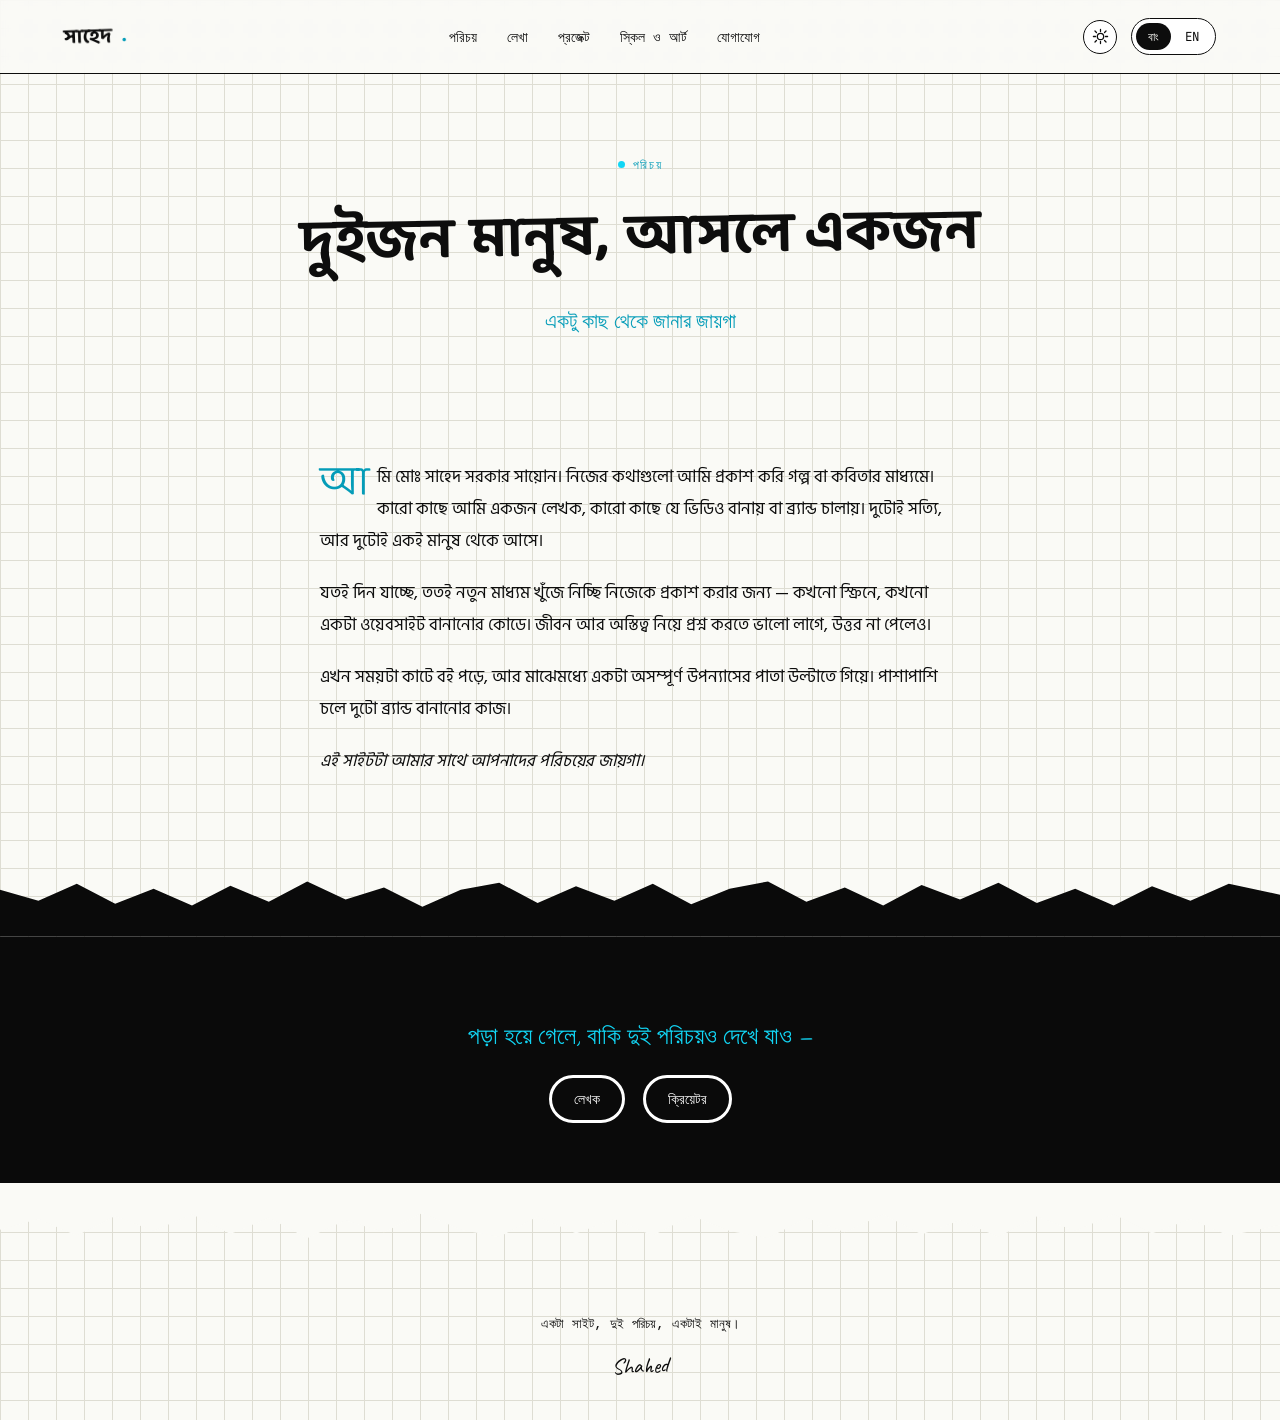
==== about.html @ 79b056cf "Add files via upload" ====
<!DOCTYPE html>
<html lang="bn">
<head>
<meta charset="UTF-8">
<meta name="viewport" content="width=device-width, initial-scale=1.0">
<title>পরিচয় — সাহেদ সরকার সায়োন</title>
<link rel="stylesheet" href="style.css">
<link rel="stylesheet" href="pages.css">
</head>
<body class="grid-bg">

<nav class="site-nav">
  <a href="index.html" class="logo">সাহেদ<span>.</span></a>
  <div class="nav-links">
    <a href="about.html" data-bn>পরিচয়</a><a href="about.html" data-en>About</a>
    <a href="writing.html" data-bn>লেখা</a><a href="writing.html" data-en>Writing</a>
    <a href="projects.html" data-bn>প্রজেক্ট</a><a href="projects.html" data-en>Projects</a>
    <a href="skills.html" data-bn>স্কিল ও আর্ট</a><a href="skills.html" data-en>Skills &amp; Art</a>
    <a href="contact.html" data-bn>যোগাযোগ</a><a href="contact.html" data-en>Contact</a>
  </div>
  <div class="nav-right">
    <button class="theme-toggle" aria-label="Toggle theme">
      <svg class="icon-sun" viewBox="0 0 24 24" fill="none"><circle cx="12" cy="12" r="4.5" stroke="#0D0D0D" stroke-width="1.8"/><path d="M12 2v3M12 19v3M4.2 4.2l2.1 2.1M17.7 17.7l2.1 2.1M2 12h3M19 12h3M4.2 19.8l2.1-2.1M17.7 6.3l2.1-2.1" stroke="#0D0D0D" stroke-width="1.8" stroke-linecap="round"/></svg>
      <svg class="icon-moon" viewBox="0 0 24 24" fill="none"><path d="M20 14.5A8.5 8.5 0 1 1 9.5 4a7 7 0 0 0 10.5 10.5z" stroke="#F4F3EE" stroke-width="1.8" stroke-linejoin="round"/></svg>
    </button>
    <div class="lang-toggle">
      <button data-lang="bn" class="active">বাং</button>
      <button data-lang="en">EN</button>
    </div>
  </div>
</nav>

<header class="page-hero">
  <span class="eyebrow" data-bn>পরিচয়</span>
  <span class="eyebrow" data-en>ABOUT</span>
  <h1 data-bn>দুইজন মানুষ, আসলে একজন</h1>
  <h1 data-en>Two people, actually one</h1>
  <p class="sub" data-bn>একটু কাছ থেকে জানার জায়গা</p>
  <p class="sub" data-en>a closer look</p>
</header>

<div class="about-layout" style="justify-content:center;">
  <div class="about-text" style="max-width:640px; flex: 1 1 100%;">
    <p data-bn>আমি মোঃ সাহেদ সরকার সায়োন। নিজের কথাগুলো আমি প্রকাশ করি গল্প বা কবিতার মাধ্যমে। কারো কাছে আমি একজন লেখক, কারো কাছে যে ভিডিও বানায় বা ব্র্যান্ড চালায়। দুটোই সত্যি, আর দুটোই একই মানুষ থেকে আসে।</p>
    <p data-en>I am MD Shahed Sorker Shaion. I say what I need to say through stories and poems. To some, I'm a writer. To others, someone who makes videos and runs brands. Both are true, and both come from the same person.</p>

    <p data-bn>যতই দিন যাচ্ছে, ততই নতুন মাধ্যম খুঁজে নিচ্ছি নিজেকে প্রকাশ করার জন্য — কখনো স্ক্রিনে, কখনো একটা ওয়েবসাইট বানানোর কোডে। জীবন আর অস্তিত্ব নিয়ে প্রশ্ন করতে ভালো লাগে, উত্তর না পেলেও।</p>
    <p data-en>As days pass, I keep finding new mediums to express myself — sometimes on screen, sometimes in the code of a website I'm building. I like asking questions about life and existence, even without finding the answers.</p>

    <p data-bn>এখন সময়টা কাটে বই পড়ে, আর মাঝেমধ্যে একটা অসম্পূর্ণ উপন্যাসের পাতা উল্টাতে গিয়ে। পাশাপাশি চলে দুটো ব্র্যান্ড বানানোর কাজ।</p>
    <p data-en>These days, time passes reading books, and sometimes turning the pages of an unfinished novel. Alongside that, the work of building two brands continues.</p>

    <p data-bn><em>এই সাইটটা আমার সাথে আপনাদের পরিচয়ের জায়গা।</em></p>
    <p data-en><em>This site is where you and I get to know each other.</em></p>
  </div>
</div>

<div class="torn-edge to-dark"></div>
<section class="dark-bg" style="padding: 60px 6%; text-align:center;">
  <p style="font-family: var(--font-hand); font-size: 1.5rem; color: var(--cyan);" data-bn>পড়া হয়ে গেলে, বাকি দুই পরিচয়ও দেখে যাও —</p>
  <p style="font-family: var(--font-hand); font-size: 1.5rem; color: var(--cyan);" data-en>Now that you know me, see the other two sides —</p>
  <div style="display:flex; gap:18px; justify-content:center; flex-wrap:wrap; margin-top:18px;">
    <a href="writing.html" class="btn outline"><span data-bn>লেখক</span><span data-en>The Writer</span></a>
    <a href="projects.html" class="btn outline"><span data-bn>ক্রিয়েটর</span><span data-en>The Creator</span></a>
  </div>
</section>
<div class="torn-edge to-paper flip"></div>

<footer class="site-footer">
  <p data-bn>একটা সাইট, দুই পরিচয়, একটাই মানুষ।</p>
  <p data-en>One site, two identities, one person.</p>
  <span class="sign">Shahed</span>
</footer>

<script src="main.js"></script>
</body>
</html>
---- style.css ----
@import url('https://fonts.googleapis.com/css2?family=Baloo+Da+2:wght@500;600;700;800&family=Hind+Siliguri:wght@400;500;600;700&family=Caveat:wght@500;600;700&family=JetBrains+Mono:wght@400;500;600&display=swap');

:root {
  /* ===== Light theme (default) ===== */
  --paper: #FAFAF6;
  --paper-dim: #F1F0E9;
  --grid-line: #DEDDD3;
  --ink: #0D0D0D;
  --surface: #FFFFFF;
  --surface-black: #0A0A0A;
  --nav-bg: rgba(250, 250, 246, 0.88);
  --shadow-hard: rgba(0,0,0,0.9);
  --tape: rgba(255,255,255,0.65);
  --muted: #333333;
  --muted-2: #666666;
  --dashed: #cccccc;

  --cyan: #12D6F5;
  --cyan-deep: #049CB8;
  --cyan-ink: #003B45;
  --cyan-text: var(--cyan-deep);

  --font-display: 'Baloo Da 2', 'Hind Siliguri', sans-serif;
  --font-body: 'Hind Siliguri', sans-serif;
  --font-hand: 'Caveat', cursive;
  --font-mono: 'JetBrains Mono', monospace;

  --border-thick: 3px solid var(--ink);
  --border-thin: 1.5px solid var(--ink);

  color-scheme: light;
  transition: background-color 0.25s ease, color 0.25s ease;
}

html[data-theme="dark"] {
  /* ===== Dark theme — chalkboard sketchbook ===== */
  --paper: #16181C;
  --paper-dim: #1B1D22;
  --grid-line: rgba(255,255,255,0.07);
  --ink: #F4F3EE;
  --surface: #1F2226;
  --surface-black: #000000;
  --nav-bg: rgba(18, 20, 24, 0.88);
  --shadow-hard: rgba(18,214,245,0.3);
  --tape: rgba(255,255,255,0.1);
  --muted: #CFCFC9;
  --muted-2: #9C9C97;
  --dashed: #3C3F44;

  --cyan: #2FE3FF;
  --cyan-deep: #33CFEE;
  --cyan-ink: #B9F6FF;
  --cyan-text: var(--cyan);

  color-scheme: dark;
}

* { box-sizing: border-box; }

html { scroll-behavior: smooth; }

body {
  margin: 0;
  font-family: var(--font-body);
  color: var(--ink);
  background: var(--paper);
  overflow-x: hidden;
  transition: background-color 0.25s ease, color 0.25s ease;
}

img { max-width: 100%; display: block; }

a { color: inherit; text-decoration: none; }

.grid-bg {
  background-image:
    linear-gradient(var(--grid-line) 1px, transparent 1px),
    linear-gradient(90deg, var(--grid-line) 1px, transparent 1px);
  background-size: 28px 28px;
  background-color: var(--paper);
}

.dark-bg {
  background-color: var(--surface-black);
  color: #FFFFFF;
}
html[data-theme="dark"] .dark-bg {
  background-color: #000000;
}

/* ===== Utility ===== */
.eyebrow {
  font-family: var(--font-mono);
  font-size: 0.72rem;
  letter-spacing: 0.14em;
  text-transform: uppercase;
  color: var(--cyan-text);
  display: inline-flex;
  align-items: center;
  gap: 8px;
}
.dark-bg .eyebrow { color: var(--cyan); }

.eyebrow::before {
  content: '';
  width: 7px;
  height: 7px;
  background: var(--cyan);
  border-radius: 50%;
  display: inline-block;
}

/* ===== Torn paper divider ===== */
.torn-edge {
  position: relative;
  width: 100%;
  height: 60px;
  background: var(--paper);
  clip-path: polygon(
    0% 100%, 0% 22%, 3% 40%, 6% 12%, 9% 45%, 12% 20%, 15% 48%,
    18% 15%, 21% 42%, 24% 8%, 27% 38%, 30% 18%, 33% 50%, 36% 22%,
    39% 10%, 42% 44%, 45% 16%, 48% 40%, 51% 12%, 54% 46%, 57% 20%,
    60% 8%, 63% 42%, 66% 18%, 69% 48%, 72% 14%, 75% 38%, 78% 10%,
    81% 44%, 84% 20%, 87% 48%, 90% 16%, 93% 40%, 96% 12%, 100% 30%,
    100% 100%
  );
}
.torn-edge.flip { transform: scaleY(-1); }
.torn-edge.to-dark { background: var(--surface-black); }
html[data-theme="dark"] .torn-edge.to-dark { background: #000000; }
.torn-edge.to-paper { background: var(--paper); }

/* ===== Nav ===== */
.site-nav {
  position: fixed;
  top: 0; left: 0; right: 0;
  z-index: 100;
  display: flex;
  align-items: center;
  justify-content: space-between;
  padding: 18px 5%;
  background: var(--nav-bg);
  backdrop-filter: blur(6px);
  border-bottom: var(--border-thin);
}
.site-nav .logo {
  font-family: var(--font-display);
  font-weight: 700;
  font-size: 1.25rem;
  transform: rotate(-2deg);
  display: inline-flex;
  align-items: center;
  gap: 10px;
  color: var(--ink);
}
.site-nav .logo span { color: var(--cyan-text); }

.nav-right {
  display: flex;
  align-items: center;
  gap: 14px;
}

.nav-links {
  display: flex;
  gap: 26px;
  align-items: center;
  font-family: var(--font-mono);
  font-size: 0.85rem;
}
.nav-links a {
  position: relative;
  padding: 4px 2px;
}
.nav-links a:hover { color: var(--cyan-text); }
.nav-links a::after {
  content: '';
  position: absolute;
  left: 0; bottom: -3px;
  width: 0%; height: 2px;
  background: var(--cyan);
  transition: width 0.25s ease;
}
.nav-links a:hover::after { width: 100%; }

.lang-toggle {
  font-family: var(--font-mono);
  font-size: 0.78rem;
  border: var(--border-thin);
  border-radius: 20px;
  padding: 4px 4px;
  display: flex;
  gap: 2px;
  background: var(--surface);
}
.lang-toggle button {
  border: none;
  background: transparent;
  padding: 5px 12px;
  border-radius: 16px;
  cursor: pointer;
  font-family: var(--font-mono);
  font-size: 0.78rem;
  color: var(--ink);
}
.lang-toggle button.active {
  background: var(--ink);
  color: var(--paper);
}

/* ===== Theme toggle ===== */
.theme-toggle {
  width: 34px;
  height: 34px;
  border-radius: 50%;
  border: var(--border-thin);
  background: var(--surface);
  cursor: pointer;
  display: flex;
  align-items: center;
  justify-content: center;
  padding: 0;
  flex-shrink: 0;
}
.theme-toggle svg { width: 17px; height: 17px; }
.theme-toggle .icon-moon { display: none; }
html[data-theme="dark"] .theme-toggle .icon-sun { display: none; }
html[data-theme="dark"] .theme-toggle .icon-moon { display: block; }
.theme-toggle:hover { background: var(--cyan); }

/* ===== Doodle stickers ===== */
.doodle {
  position: absolute;
  pointer-events: none;
  z-index: 5;
}

/* ===== Buttons ===== */
.btn {
  display: inline-flex;
  align-items: center;
  gap: 8px;
  font-family: var(--font-mono);
  font-size: 0.85rem;
  padding: 12px 22px;
  border: var(--border-thick);
  border-radius: 40px;
  background: var(--ink);
  color: var(--paper);
  cursor: pointer;
  transition: transform 0.15s ease, background 0.15s ease;
}
.btn:hover {
  transform: translate(-2px, -2px);
  background: var(--cyan-deep);
  color: #FFFFFF;
}
.btn.outline {
  background: transparent;
  color: var(--ink);
}
.btn.outline:hover {
  background: var(--cyan);
  color: var(--surface-black);
}
.dark-bg .btn.outline {
  color: #FFFFFF;
  border-color: #FFFFFF;
}
.dark-bg .btn.outline:hover {
  background: var(--cyan);
  color: #000000;
  border-color: var(--cyan);
}

/* ===== Language visibility ===== */
[data-bn], [data-en] { }
html[lang="en"] [data-bn] { display: none !important; }
html[lang="bn"] [data-en] { display: none !important; }

/* ===== Footer ===== */
.site-footer {
  padding: 60px 5% 40px;
  text-align: center;
  font-family: var(--font-mono);
  font-size: 0.8rem;
}
.site-footer .sign {
  font-family: var(--font-hand);
  font-size: 1.4rem;
  margin-top: 6px;
  display: inline-block;
  transform: rotate(-2deg);
}
---- pages.css ----
.page-hero {
  padding: 150px 6% 70px;
  text-align: center;
}
.page-hero h1 {
  font-family: var(--font-display);
  font-weight: 700;
  font-size: clamp(2.2rem, 6vw, 3.6rem);
  margin: 14px 0 10px;
  transform: rotate(-1deg);
}
.page-hero .sub {
  font-family: var(--font-hand);
  font-size: 1.3rem;
  color: var(--cyan-text);
}

.wrap {
  max-width: 880px;
  margin: 0 auto;
  padding: 0 6%;
}
.wrap.narrow { max-width: 720px; }

/* ===== Sticky-note quote block (poems, novel excerpt) ===== */
.note-block {
  background: var(--surface);
  border: var(--border-thick);
  padding: 34px 30px;
  margin: 30px auto 50px;
  position: relative;
  box-shadow: 7px 7px 0 var(--shadow-hard);
  max-width: 700px;
}
.note-block.tilt-a { transform: rotate(-1.2deg); }
.note-block.tilt-b { transform: rotate(1deg); }
.note-block .tape {
  position: absolute;
  top: -16px; left: 50%;
  transform: translateX(-50%) rotate(-3deg);
  width: 90px; height: 30px;
  background: var(--tape);
  border: 1px solid rgba(0,0,0,0.15);
}
.note-block p {
  font-family: var(--font-body);
  font-size: 1.08rem;
  line-height: 2;
  margin: 0;
  white-space: pre-line;
}
.note-block .label {
  font-family: var(--font-mono);
  font-size: 0.72rem;
  letter-spacing: 0.08em;
  color: var(--cyan-text);
  text-transform: uppercase;
  margin-bottom: 14px;
  display: block;
}

.section-title {
  font-family: var(--font-display);
  font-size: clamp(1.4rem, 3.2vw, 1.9rem);
  margin: 60px 0 6px;
  position: relative;
  display: inline-block;
}
.section-title::after {
  content: '';
  position: absolute;
  left: 0; bottom: -4px;
  width: 100%; height: 8px;
  background: var(--cyan);
  opacity: 0.5;
  z-index: -1;
  transform: rotate(-0.6deg);
}

.center { text-align: center; }

.link-out {
  display: inline-flex;
  align-items: center;
  gap: 8px;
  font-family: var(--font-mono);
  font-size: 0.85rem;
  color: var(--cyan-text);
  border-bottom: 1.5px dashed var(--cyan-text);
  padding-bottom: 2px;
}
.link-out:hover { color: var(--ink); border-color: var(--ink); }

/* ===== About page bio + portrait ===== */
.about-layout {
  display: flex;
  gap: 50px;
  align-items: flex-start;
  flex-wrap: wrap;
  padding: 20px 6% 80px;
  max-width: 1000px;
  margin: 0 auto;
}
.about-portrait {
  flex: 0 0 260px;
  position: relative;
}
.about-portrait .frame {
  border: var(--border-thick);
  box-shadow: 8px 8px 0 var(--shadow-hard);
  transform: rotate(-2deg);
  overflow: hidden;
  aspect-ratio: 4/5;
  background: var(--surface-black);
}
.about-portrait .frame img {
  width: 100%; height: 100%; object-fit: cover; object-position: center 15%;
  filter: grayscale(30%) contrast(1.05);
}
.about-portrait .tape {
  position: absolute;
  top: -14px; left: 50%;
  transform: translateX(-50%) rotate(-3deg);
  width: 80px; height: 28px;
  background: var(--tape);
  border: 1px solid rgba(0,0,0,0.15);
  z-index: 2;
}
.about-portrait .caption {
  font-family: var(--font-hand);
  font-size: 1.15rem;
  text-align: center;
  margin-top: 14px;
  color: var(--cyan-text);
}
.about-text {
  flex: 1 1 380px;
  min-width: 280px;
}
.about-text p {
  font-size: 1.05rem;
  line-height: 1.9;
  margin-bottom: 20px;
}
.about-text p:first-of-type::first-letter {
  font-family: var(--font-display);
  font-size: 2.6rem;
  float: left;
  line-height: 0.8;
  margin: 6px 8px 0 0;
  color: var(--cyan-text);
}

/* ===== Project case study cards ===== */
.project-card {
  border: var(--border-thick);
  background: var(--surface);
  padding: 34px;
  margin: 40px 0;
  box-shadow: 9px 9px 0 var(--shadow-hard);
  position: relative;
}
.project-card:nth-child(even) { transform: rotate(0.6deg); }
.project-card:nth-child(odd) { transform: rotate(-0.6deg); }
.project-card .proj-tag {
  font-family: var(--font-mono);
  font-size: 0.72rem;
  letter-spacing: 0.1em;
  text-transform: uppercase;
  color: var(--paper);
  background: var(--ink);
  padding: 4px 12px;
  border-radius: 20px;
  display: inline-block;
  margin-bottom: 14px;
}
.project-card h3 {
  font-family: var(--font-display);
  font-size: 1.7rem;
  margin: 0 0 14px;
}
.project-card p {
  line-height: 1.85;
  font-size: 1rem;
  margin-bottom: 18px;
}
.project-card .links { display: flex; gap: 16px; flex-wrap: wrap; }

/* ===== Skills list ===== */
.skills-list {
  display: grid;
  gap: 18px;
  margin: 30px 0 60px;
}
.skill-row {
  display: flex;
  gap: 18px;
  align-items: flex-start;
  border-bottom: 1.5px dashed var(--dashed);
  padding-bottom: 18px;
}
.skill-row .icon {
  flex: 0 0 40px;
  width: 40px; height: 40px;
  border: 2px solid var(--ink);
  border-radius: 50%;
  display: flex; align-items: center; justify-content: center;
  background: var(--surface);
}
.skill-row .icon svg { width: 20px; height: 20px; }
.skill-row h4 {
  font-family: var(--font-display);
  font-size: 1.15rem;
  margin: 0 0 4px;
}
.skill-row p { margin: 0; font-size: 0.96rem; line-height: 1.6; color: var(--muted); }

/* ===== Art gallery ===== */
.art-gallery {
  display: grid;
  grid-template-columns: repeat(auto-fit, minmax(220px, 1fr));
  gap: 20px;
  margin: 30px 0 80px;
}
.art-gallery figure {
  margin: 0;
  border: var(--border-thin);
  overflow: hidden;
  background: var(--surface-black);
  position: relative;
  aspect-ratio: 1/1.15;
}
.art-gallery figure:nth-child(odd) { transform: rotate(-1.2deg); }
.art-gallery figure:nth-child(even) { transform: rotate(1deg); }
.art-gallery img { width: 100%; height: 100%; object-fit: cover; transition: transform 0.4s ease; }
.art-gallery figure:hover img { transform: scale(1.06); }
.art-gallery figure { cursor: zoom-in; }

/* ===== Lightbox ===== */
.lightbox {
  position: fixed;
  inset: 0;
  background: rgba(10,10,10,0.94);
  display: none;
  align-items: center;
  justify-content: center;
  z-index: 999;
  padding: 40px;
  cursor: zoom-out;
}
.lightbox.open { display: flex; }
.lightbox img {
  max-width: 92vw;
  max-height: 88vh;
  border: 3px solid #FFFFFF;
  box-shadow: 0 0 0 8px rgba(18,214,245,0.15);
}
.lightbox .lb-close {
  position: absolute;
  top: 24px; right: 32px;
  color: #FFFFFF;
  font-family: var(--font-mono);
  font-size: 1.6rem;
  cursor: pointer;
}

/* ===== Contact ===== */
.contact-layout {
  display: flex;
  gap: 60px;
  flex-wrap: wrap;
  padding: 20px 6% 90px;
  max-width: 940px;
  margin: 0 auto;
}
.contact-form { flex: 1 1 340px; }
.contact-form label {
  display: block;
  font-family: var(--font-mono);
  font-size: 0.75rem;
  letter-spacing: 0.06em;
  text-transform: uppercase;
  margin: 18px 0 6px;
}
.contact-form input, .contact-form textarea {
  width: 100%;
  border: var(--border-thin);
  background: var(--surface);
  padding: 12px 14px;
  font-family: var(--font-body);
  font-size: 0.98rem;
  border-radius: 4px;
}
.contact-form textarea { resize: vertical; min-height: 110px; }
.contact-form button { margin-top: 22px; }

.contact-links { flex: 1 1 260px; }
.contact-links ul { list-style: none; padding: 0; margin: 10px 0; }
.contact-links li { margin-bottom: 14px; }
.contact-links li.pending { display: flex; align-items: center; gap: 10px; }
.contact-links a {
  font-family: var(--font-mono);
  font-size: 0.95rem;
  display: inline-flex;
  align-items: center;
  gap: 10px;
  border-bottom: 1.5px dashed transparent;
}
.contact-links a:hover { color: var(--cyan-text); border-color: var(--cyan-text); }
.contact-links .dot {
  width: 7px; height: 7px; border-radius: 50%; background: var(--cyan);
  display: inline-block;
}
.contact-links .s-icon {
  width: 26px; height: 26px;
  display: inline-flex;
  align-items: center;
  justify-content: center;
  border: 1.8px solid var(--ink);
  border-radius: 50%;
  background: var(--surface);
  flex-shrink: 0;
}
.contact-links .s-icon svg { width: 15px; height: 15px; }
.contact-links a:hover .s-icon { background: var(--cyan); }
.contact-links .pending .s-icon { border-color: var(--dashed); }
.contact-links .pending { opacity: 0.45; font-style: italic; }

@media (max-width: 640px) {
  .about-layout, .contact-layout { flex-direction: column; }
  .about-portrait { margin: 0 auto; }
}
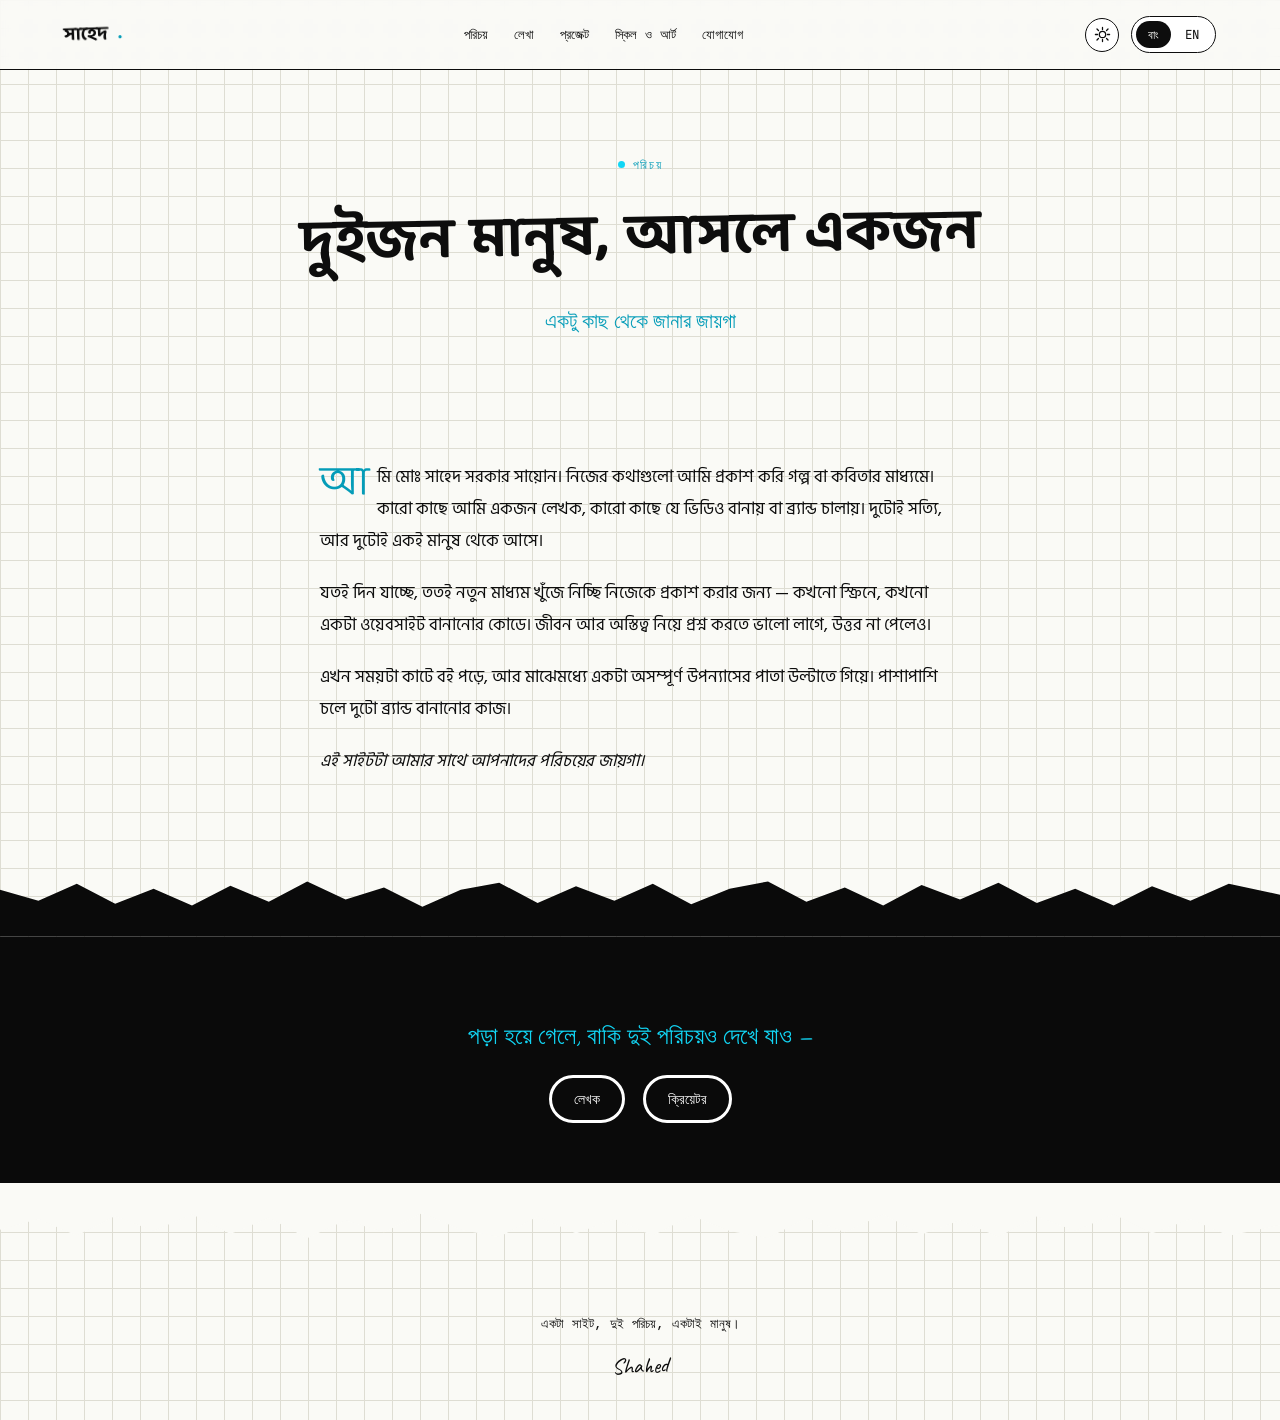
==== commit 227a5117: "Add files via upload" ====
--- a/about.html
+++ b/about.html
@@ -3,7 +3,18 @@
 <head>
 <meta charset="UTF-8">
 <meta name="viewport" content="width=device-width, initial-scale=1.0">
-<title>পরিচয় — সাহেদ সরকার সায়োন</title>
+<title>পরিচয় — মোঃ সাহেদ সরকার সায়োন</title>
+<meta name="description" content="মোঃ সাহেদ সরকার সায়োনের ব্যক্তিগত পরিচিতি — লেখালেখি, দর্শন, এবং দুটো ব্র্যান্ড গড়ে তোলার গল্প।">
+<link rel="canonical" href="https://shahedsorkershaion.vercel.app/about.html">
+<link rel="icon" href="data:image/svg+xml,%3Csvg xmlns=%27http://www.w3.org/2000/svg%27 viewBox=%270 0 100 100%27%3E%3Crect width=%27100%27 height=%27100%27 fill=%27%230D0D0D%27/%3E%3Ctext x=%2750%27 y=%2768%27 font-size=%2760%27 fill=%27%2312D6F5%27 text-anchor=%27middle%27 font-family=%27sans-serif%27 font-weight=%27bold%27%3ES%3C/text%3E%3C/svg%3E">
+<meta property="og:type" content="website">
+<meta property="og:title" content="পরিচয় — মোঃ সাহেদ সরকার সায়োন">
+<meta property="og:description" content="মোঃ সাহেদ সরকার সায়োনের ব্যক্তিগত পরিচিতি — লেখালেখি, দর্শন, এবং দুটো ব্র্যান্ড গড়ে তোলার গল্প।">
+<meta property="og:url" content="https://shahedsorkershaion.vercel.app/about.html">
+<meta property="og:locale" content="bn_BD">
+<meta name="twitter:card" content="summary">
+<meta name="twitter:title" content="পরিচয় — মোঃ সাহেদ সরকার সায়োন">
+<meta name="twitter:description" content="মোঃ সাহেদ সরকার সায়োনের ব্যক্তিগত পরিচিতি — লেখালেখি, দর্শন, এবং দুটো ব্র্যান্ড গড়ে তোলার গল্প।">
 <link rel="stylesheet" href="style.css">
 <link rel="stylesheet" href="pages.css">
 </head>
@@ -19,6 +30,7 @@
     <a href="contact.html" data-bn>যোগাযোগ</a><a href="contact.html" data-en>Contact</a>
   </div>
   <div class="nav-right">
+    <button class="menu-toggle" aria-label="Menu"><span></span><span></span><span></span></button>
     <button class="theme-toggle" aria-label="Toggle theme">
       <svg class="icon-sun" viewBox="0 0 24 24" fill="none"><circle cx="12" cy="12" r="4.5" stroke="#0D0D0D" stroke-width="1.8"/><path d="M12 2v3M12 19v3M4.2 4.2l2.1 2.1M17.7 17.7l2.1 2.1M2 12h3M19 12h3M4.2 19.8l2.1-2.1M17.7 6.3l2.1-2.1" stroke="#0D0D0D" stroke-width="1.8" stroke-linecap="round"/></svg>
       <svg class="icon-moon" viewBox="0 0 24 24" fill="none"><path d="M20 14.5A8.5 8.5 0 1 1 9.5 4a7 7 0 0 0 10.5 10.5z" stroke="#F4F3EE" stroke-width="1.8" stroke-linejoin="round"/></svg>
--- a/style.css
+++ b/style.css
@@ -36,7 +36,7 @@
   /* ===== Dark theme — chalkboard sketchbook ===== */
   --paper: #16181C;
   --paper-dim: #1B1D22;
-  --grid-line: rgba(255,255,255,0.07);
+  --grid-line: rgba(255,255,255,0.035);
   --ink: #F4F3EE;
   --surface: #1F2226;
   --surface-black: #000000;
@@ -138,15 +138,16 @@
   display: flex;
   align-items: center;
   justify-content: space-between;
-  padding: 18px 5%;
+  padding: 16px 5%;
   background: var(--nav-bg);
   backdrop-filter: blur(6px);
   border-bottom: var(--border-thin);
+  flex-wrap: wrap;
 }
 .site-nav .logo {
   font-family: var(--font-display);
   font-weight: 700;
-  font-size: 1.25rem;
+  font-size: 1.15rem;
   transform: rotate(-2deg);
   display: inline-flex;
   align-items: center;
@@ -158,15 +159,41 @@
 .nav-right {
   display: flex;
   align-items: center;
-  gap: 14px;
-}
+  gap: 12px;
+}
+
+.menu-toggle {
+  display: none;
+  width: 36px;
+  height: 36px;
+  border: var(--border-thin);
+  border-radius: 8px;
+  background: var(--surface);
+  cursor: pointer;
+  align-items: center;
+  justify-content: center;
+  flex-direction: column;
+  gap: 4px;
+  flex-shrink: 0;
+}
+.menu-toggle span {
+  width: 16px;
+  height: 2px;
+  background: var(--ink);
+  display: block;
+  transition: transform 0.2s ease, opacity 0.2s ease;
+}
+.site-nav.menu-open .menu-toggle span:nth-child(1) { transform: translateY(6px) rotate(45deg); }
+.site-nav.menu-open .menu-toggle span:nth-child(2) { opacity: 0; }
+.site-nav.menu-open .menu-toggle span:nth-child(3) { transform: translateY(-6px) rotate(-45deg); }
 
 .nav-links {
   display: flex;
-  gap: 26px;
-  align-items: center;
-  font-family: var(--font-mono);
-  font-size: 0.85rem;
+  gap: 22px;
+  align-items: center;
+  font-family: var(--font-mono);
+  font-size: 0.82rem;
+  flex-wrap: wrap;
 }
 .nav-links a {
   position: relative;
@@ -183,6 +210,25 @@
 }
 .nav-links a:hover::after { width: 100%; }
 
+@media (max-width: 780px) {
+  .site-nav { padding: 14px 5%; }
+  .menu-toggle { display: flex; }
+  .nav-links {
+    display: none;
+    width: 100%;
+    order: 4;
+    flex-direction: column;
+    align-items: flex-start;
+    gap: 4px;
+    padding-top: 14px;
+    margin-top: 12px;
+    border-top: 1.5px dashed var(--dashed);
+    font-size: 0.95rem;
+  }
+  .site-nav.menu-open .nav-links { display: flex; }
+  .nav-links a { padding: 8px 2px; width: 100%; }
+}
+
 .lang-toggle {
   font-family: var(--font-mono);
   font-size: 0.78rem;
--- a/pages.css
+++ b/pages.css
@@ -330,3 +330,39 @@
   .about-layout, .contact-layout { flex-direction: column; }
   .about-portrait { margin: 0 auto; }
 }
+
+@media (max-width: 600px) {
+  .page-hero { padding: 120px 6% 50px; }
+  .page-hero h1 { font-size: clamp(1.7rem, 8vw, 2.4rem); }
+  .page-hero .sub { font-size: 1.1rem; }
+
+  .wrap, .wrap.narrow { padding: 0 5.5%; }
+
+  .note-block { padding: 24px 18px; margin: 22px auto 36px; }
+  .note-block p { font-size: 0.98rem; line-height: 1.85; }
+
+  .section-title { font-size: clamp(1.25rem, 5.5vw, 1.6rem); margin: 44px 0 6px; }
+
+  .about-text p { font-size: 0.98rem; }
+
+  .project-card { padding: 22px 18px; margin: 28px 0; }
+  .project-card h3 { font-size: 1.4rem; }
+  .project-card .links { gap: 12px; }
+
+  .skills-list { gap: 14px; }
+  .skill-row { gap: 14px; }
+  .skill-row .icon { flex: 0 0 34px; width: 34px; height: 34px; }
+  .skill-row .icon svg { width: 17px; height: 17px; }
+
+  .art-gallery { grid-template-columns: repeat(2, 1fr); gap: 12px; }
+
+  .contact-form input, .contact-form textarea { font-size: 16px; }
+  .contact-links .s-icon { width: 30px; height: 30px; }
+
+  .lightbox { padding: 16px; }
+  .lightbox .lb-close { top: 14px; right: 18px; font-size: 2rem; }
+}
+
+@media (max-width: 380px) {
+  .art-gallery { grid-template-columns: 1fr; }
+}
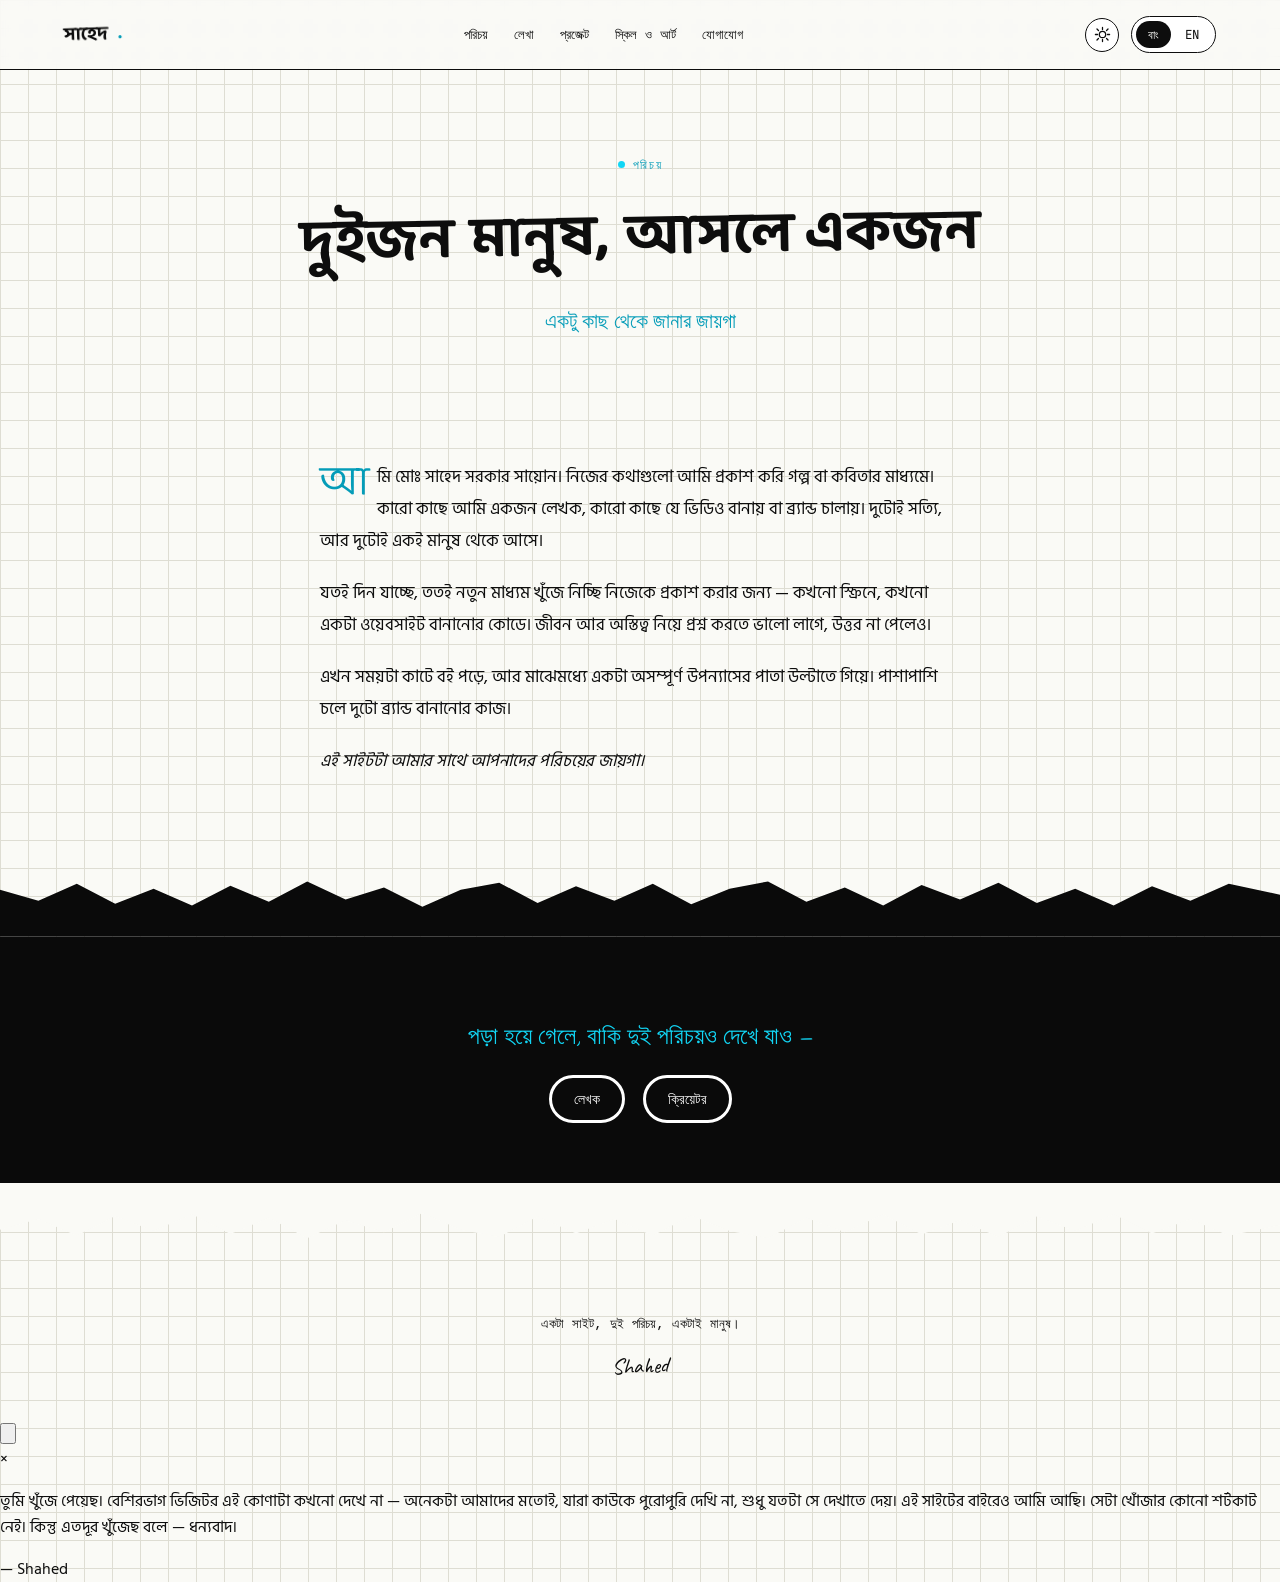
==== commit 730807e1: "Update about.html" ====
--- a/about.html
+++ b/about.html
@@ -84,6 +84,53 @@
   <span class="sign">Shahed</span>
 </footer>
 
+
+<button class="egg-sticker" aria-label="hidden note">
+  <svg viewBox="0 0 64 52" fill="none">
+    <defs>
+      <linearGradient id="eggWhiteGrad" x1="0" y1="0" x2="1" y2="1">
+        <stop offset="0%" stop-color="#FFFFFF"/>
+        <stop offset="100%" stop-color="#EDEBE2"/>
+      </linearGradient>
+      <radialGradient id="yolkGrad" cx="38%" cy="35%" r="70%">
+        <stop offset="0%" stop-color="#7CF0FF"/>
+        <stop offset="55%" stop-color="#12D6F5"/>
+        <stop offset="100%" stop-color="#049CB8"/>
+      </radialGradient>
+      <filter id="eggShadow" x="-20%" y="-20%" width="140%" height="140%">
+        <feDropShadow dx="0" dy="1.5" stdDeviation="1" flood-color="#000000" flood-opacity="0.25"/>
+      </filter>
+    </defs>
+    <path filter="url(#eggShadow)" d="M8 30 C 2 22 4 11 15 8 C 21 6 23 12 29 11 C 36 10 40 6 48 9 C 59 13 61 25 54 33 C 48 41 38 41 30 40 C 20 39 10 37 8 30 Z"
+      fill="url(#eggWhiteGrad)" stroke="#2A2A26" stroke-width="1.1" stroke-linejoin="round"/>
+    <path d="M15 14 C 18 12 22 12 24 14" stroke="#FFFFFF" stroke-width="1.4" stroke-linecap="round" opacity="0.8"/>
+    <ellipse cx="37" cy="24" rx="12.5" ry="11" fill="url(#yolkGrad)" stroke="#025569" stroke-width="1.1"/>
+    <ellipse cx="32.5" cy="19.5" rx="3.4" ry="2.2" fill="#FFFFFF" opacity="0.55"/>
+  </svg>
+</button>
+
+<div class="egg-modal">
+  <div class="egg-note">
+    <span class="tape"></span>
+    <span class="egg-close">&times;</span>
+    <p data-bn>তুমি খুঁজে পেয়েছ।
+
+বেশিরভাগ ভিজিটর এই কোণাটা কখনো দেখে না — অনেকটা আমাদের মতোই, যারা কাউকে পুরোপুরি দেখি না, শুধু যতটা সে দেখাতে দেয়।
+
+এই সাইটের বাইরেও আমি আছি। সেটা খোঁজার কোনো শর্টকাট নেই।
+
+কিন্তু এতদূর খুঁজেছ বলে — ধন্যবাদ।</p>
+    <p data-en>You found it.
+
+Most visitors never see this corner — a little like how we never fully see anyone, only as much as they choose to show.
+
+There is more of me outside this site. There is no shortcut to finding it.
+
+But since you looked this far — thank you.</p>
+    <span class="egg-sign">— Shahed</span>
+  </div>
+</div>
+
 <script src="main.js"></script>
 </body>
 </html>
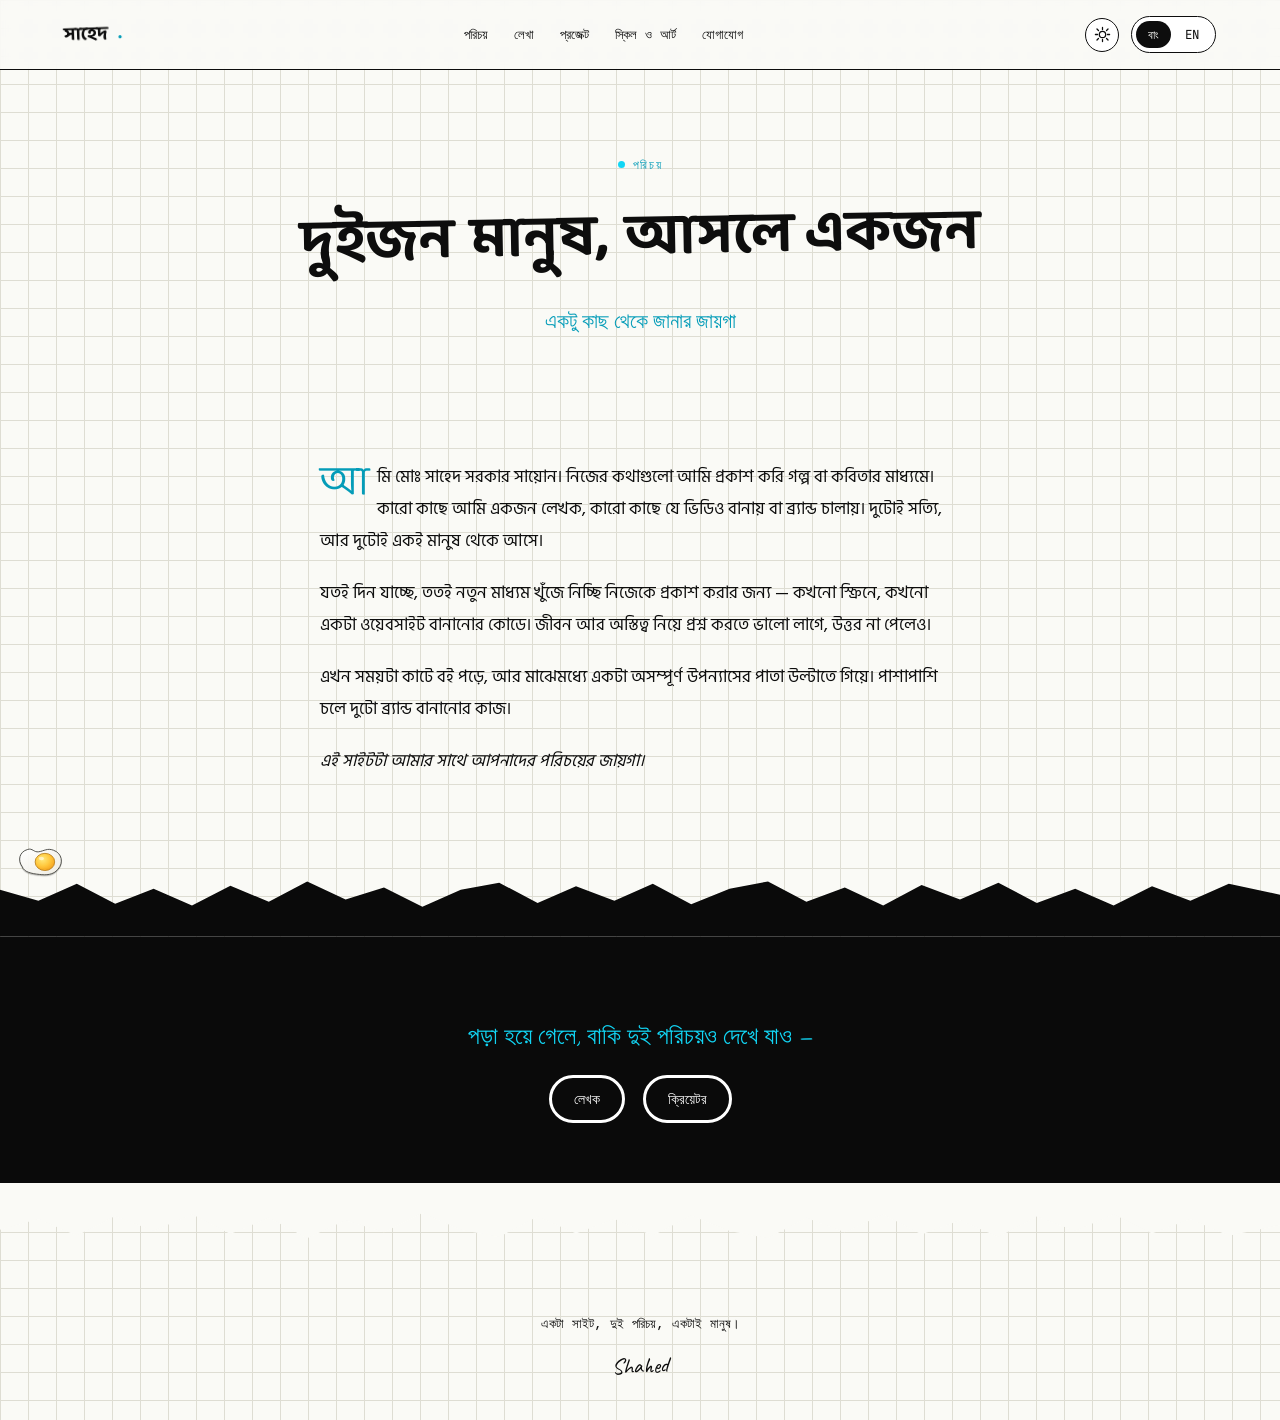
==== commit 8b85d6e6: "Update about.html" ====
--- a/about.html
+++ b/about.html
@@ -93,9 +93,9 @@
         <stop offset="100%" stop-color="#EDEBE2"/>
       </linearGradient>
       <radialGradient id="yolkGrad" cx="38%" cy="35%" r="70%">
-        <stop offset="0%" stop-color="#7CF0FF"/>
-        <stop offset="55%" stop-color="#12D6F5"/>
-        <stop offset="100%" stop-color="#049CB8"/>
+        <stop offset="0%" stop-color="#FFE873"/>
+        <stop offset="55%" stop-color="#FFC42E"/>
+        <stop offset="100%" stop-color="#F59A0A"/>
       </radialGradient>
       <filter id="eggShadow" x="-20%" y="-20%" width="140%" height="140%">
         <feDropShadow dx="0" dy="1.5" stdDeviation="1" flood-color="#000000" flood-opacity="0.25"/>
@@ -104,7 +104,7 @@
     <path filter="url(#eggShadow)" d="M8 30 C 2 22 4 11 15 8 C 21 6 23 12 29 11 C 36 10 40 6 48 9 C 59 13 61 25 54 33 C 48 41 38 41 30 40 C 20 39 10 37 8 30 Z"
       fill="url(#eggWhiteGrad)" stroke="#2A2A26" stroke-width="1.1" stroke-linejoin="round"/>
     <path d="M15 14 C 18 12 22 12 24 14" stroke="#FFFFFF" stroke-width="1.4" stroke-linecap="round" opacity="0.8"/>
-    <ellipse cx="37" cy="24" rx="12.5" ry="11" fill="url(#yolkGrad)" stroke="#025569" stroke-width="1.1"/>
+    <ellipse cx="37" cy="24" rx="12.5" ry="11" fill="url(#yolkGrad)" stroke="#B5760A" stroke-width="1.1"/>
     <ellipse cx="32.5" cy="19.5" rx="3.4" ry="2.2" fill="#FFFFFF" opacity="0.55"/>
   </svg>
 </button>
--- a/style.css
+++ b/style.css
@@ -338,3 +338,76 @@
   display: inline-block;
   transform: rotate(-2deg);
 }
+
+/* ===== Easter egg sticker ===== */
+.egg-sticker {
+  position: fixed;
+  bottom: 16px;
+  left: 16px;
+  width: 50px;
+  height: 41px;
+  z-index: 60;
+  cursor: pointer;
+  opacity: 0.92;
+  transition: opacity 0.25s ease, transform 0.25s ease;
+  background: transparent;
+  border: none;
+  padding: 0;
+}
+.egg-sticker:hover {
+  opacity: 1;
+  transform: rotate(-6deg) scale(1.1);
+}
+.egg-sticker svg { width: 100%; height: 100%; }
+
+.egg-modal {
+  position: fixed;
+  inset: 0;
+  background: rgba(10,10,10,0.55);
+  display: none;
+  align-items: center;
+  justify-content: center;
+  z-index: 998;
+  padding: 24px;
+}
+.egg-modal.open { display: flex; }
+.egg-note {
+  background: var(--surface);
+  border: var(--border-thick);
+  max-width: 440px;
+  width: 100%;
+  padding: 30px 26px;
+  position: relative;
+  box-shadow: 8px 8px 0 var(--shadow-hard);
+  transform: rotate(-1deg);
+}
+.egg-note .tape {
+  position: absolute;
+  top: -16px; left: 50%;
+  transform: translateX(-50%) rotate(-3deg);
+  width: 84px; height: 28px;
+  background: var(--tape);
+  border: 1px solid rgba(0,0,0,0.15);
+}
+.egg-note p {
+  font-family: var(--font-body);
+  font-size: 1rem;
+  line-height: 1.9;
+  margin: 0 0 14px;
+  white-space: pre-line;
+}
+.egg-note .egg-sign {
+  font-family: var(--font-hand);
+  font-size: 1.3rem;
+  color: var(--cyan-text);
+  display: block;
+  text-align: right;
+}
+.egg-note .egg-close {
+  position: absolute;
+  top: 10px; right: 14px;
+  font-family: var(--font-mono);
+  font-size: 1.3rem;
+  cursor: pointer;
+  color: var(--muted-2);
+}
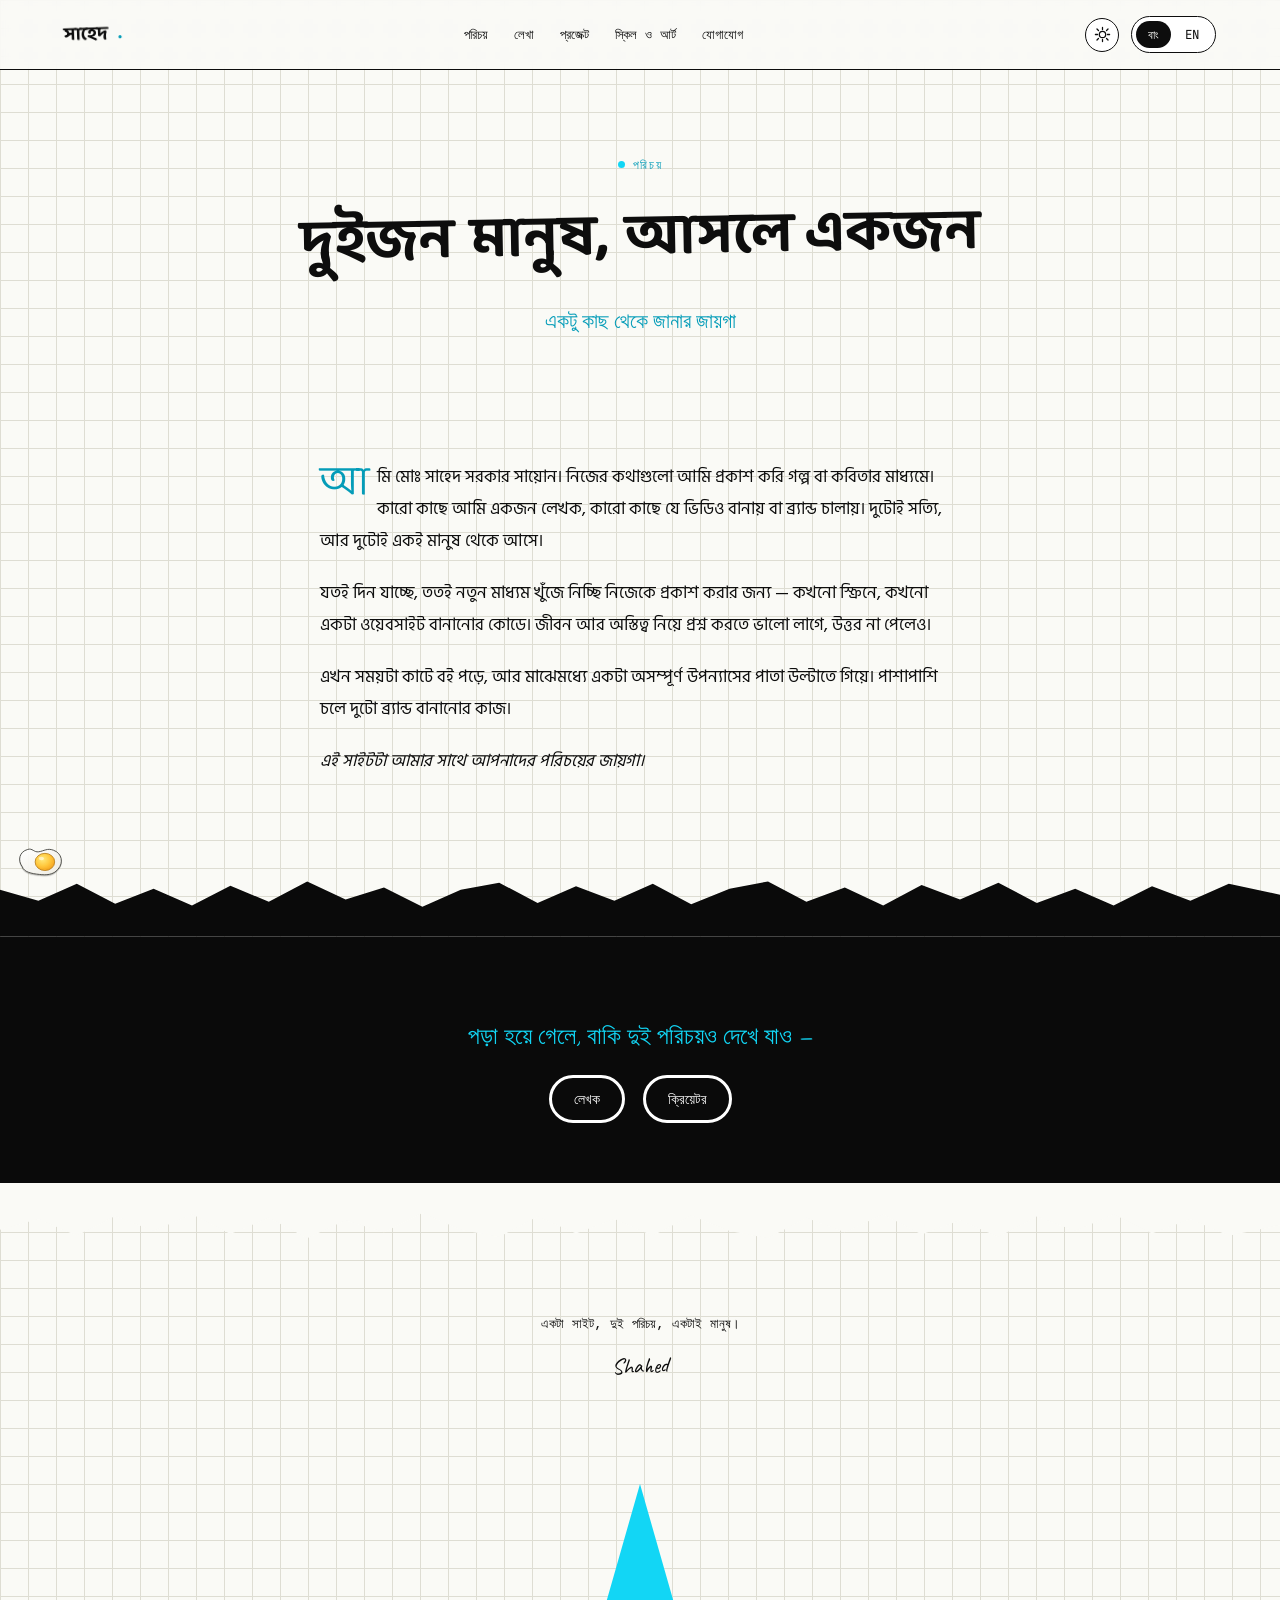
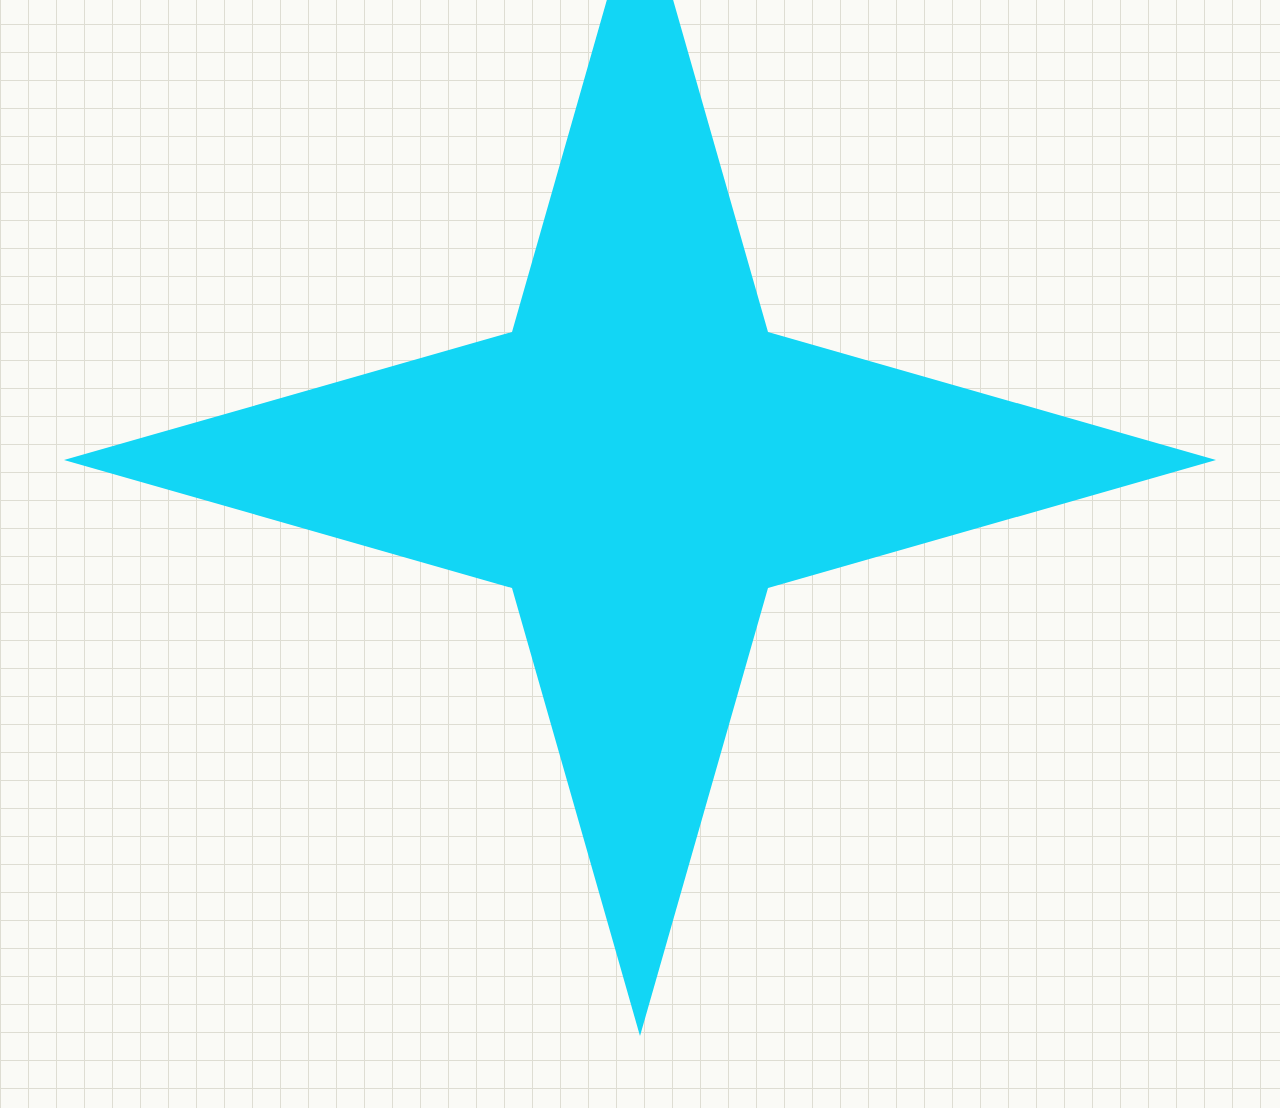
==== commit 579ce710: "Update about.html" ====
--- a/about.html
+++ b/about.html
@@ -85,6 +85,9 @@
 </footer>
 
 
+<div class="cursor-dot" id="cursorDot">
+  <svg viewBox="0 0 40 40" fill="none"><path d="M20 2 L24 16 L38 20 L24 24 L20 38 L16 24 L2 20 L16 16 Z" fill="#12D6F5"/></svg>
+</div>
 <button class="egg-sticker" aria-label="hidden note">
   <svg viewBox="0 0 64 52" fill="none">
     <defs>
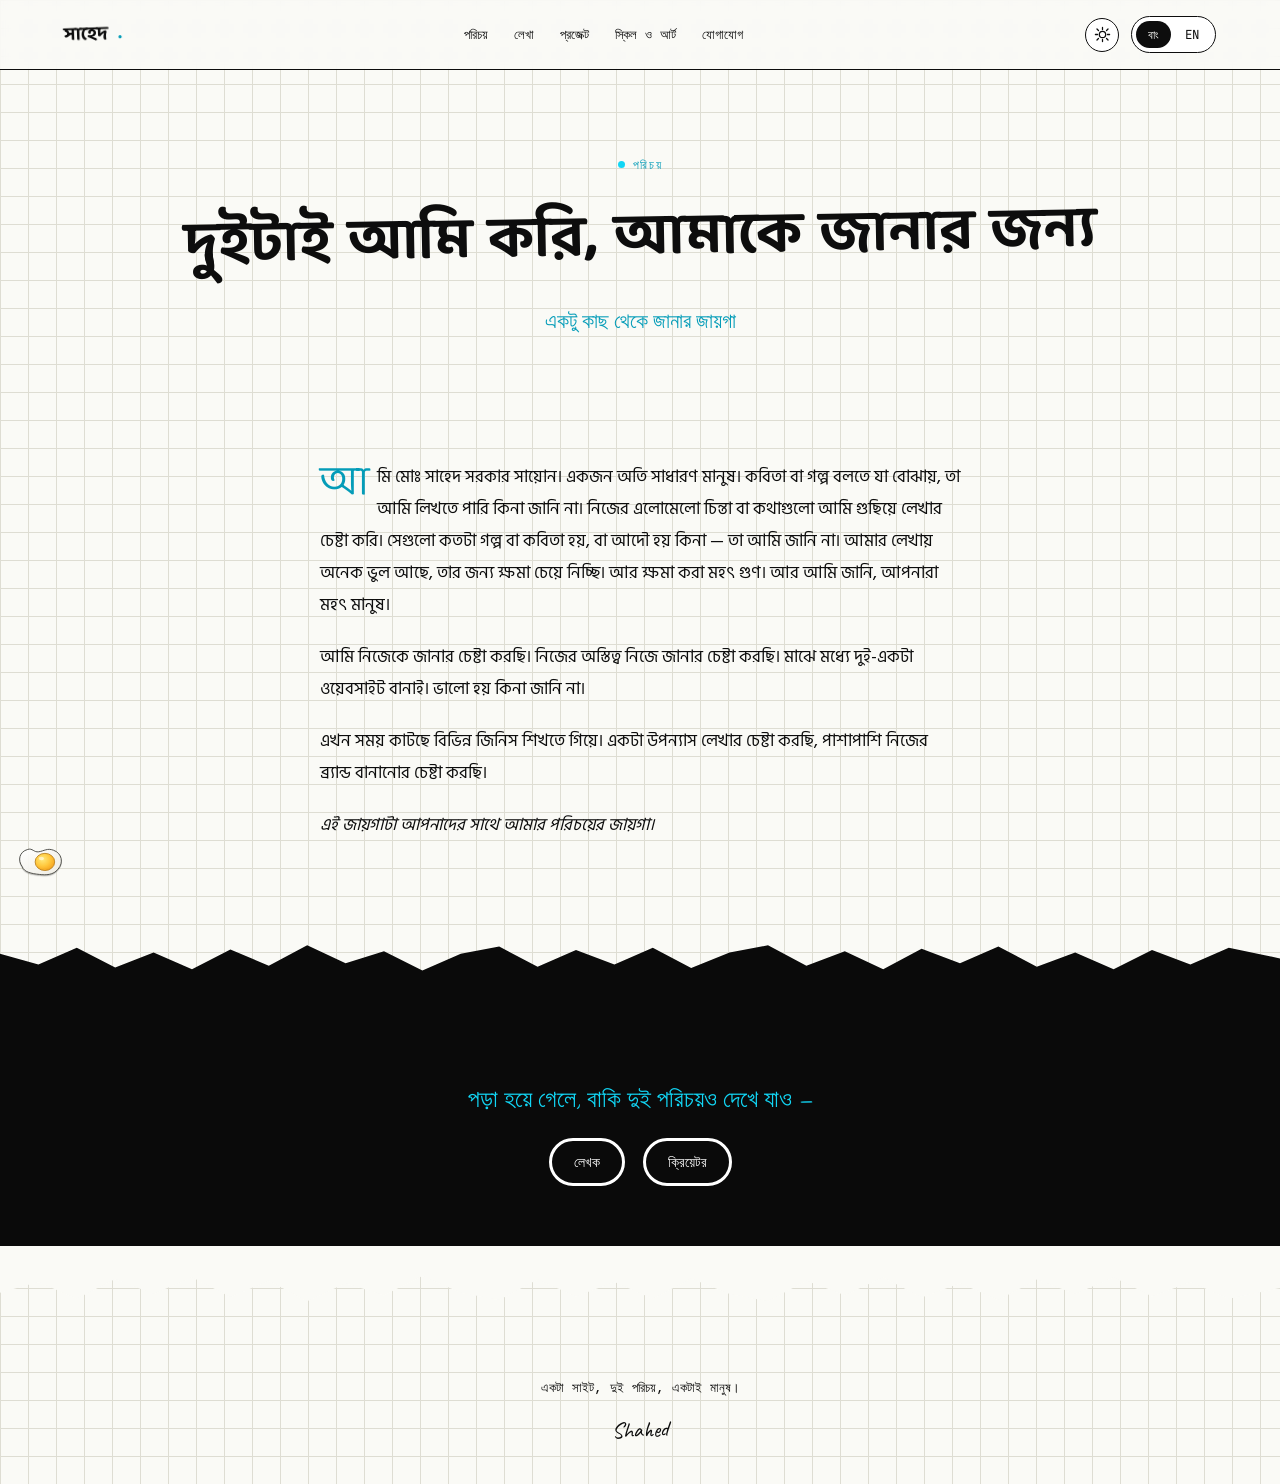
==== commit 68b24093: "Update about.html" ====
--- a/about.html
+++ b/about.html
@@ -15,8 +15,806 @@
 <meta name="twitter:card" content="summary">
 <meta name="twitter:title" content="পরিচয় — মোঃ সাহেদ সরকার সায়োন">
 <meta name="twitter:description" content="মোঃ সাহেদ সরকার সায়োনের ব্যক্তিগত পরিচিতি — লেখালেখি, দর্শন, এবং দুটো ব্র্যান্ড গড়ে তোলার গল্প।">
-<link rel="stylesheet" href="style.css">
-<link rel="stylesheet" href="pages.css">
+<style>
+@import url('https://fonts.googleapis.com/css2?family=Baloo+Da+2:wght@500;600;700;800&family=Hind+Siliguri:wght@400;500;600;700&family=Caveat:wght@500;600;700&family=JetBrains+Mono:wght@400;500;600&display=swap');
+
+:root {
+  /* ===== Light theme (default) ===== */
+  --paper: #FAFAF6;
+  --paper-dim: #F1F0E9;
+  --grid-line: #DEDDD3;
+  --ink: #0D0D0D;
+  --surface: #FFFFFF;
+  --surface-black: #0A0A0A;
+  --nav-bg: rgba(250, 250, 246, 0.88);
+  --shadow-hard: rgba(0,0,0,0.9);
+  --tape: rgba(255,255,255,0.65);
+  --muted: #333333;
+  --muted-2: #666666;
+  --dashed: #cccccc;
+
+  --cyan: #12D6F5;
+  --cyan-deep: #049CB8;
+  --cyan-ink: #003B45;
+  --cyan-text: var(--cyan-deep);
+
+  --font-display: 'Baloo Da 2', 'Hind Siliguri', sans-serif;
+  --font-body: 'Hind Siliguri', sans-serif;
+  --font-hand: 'Caveat', cursive;
+  --font-mono: 'JetBrains Mono', monospace;
+
+  --border-thick: 3px solid var(--ink);
+  --border-thin: 1.5px solid var(--ink);
+
+  color-scheme: light;
+  transition: background-color 0.25s ease, color 0.25s ease;
+}
+
+html[data-theme="dark"] {
+  /* ===== Dark theme — chalkboard sketchbook ===== */
+  --paper: #16181C;
+  --paper-dim: #1B1D22;
+  --grid-line: rgba(255,255,255,0.035);
+  --ink: #F4F3EE;
+  --surface: #1F2226;
+  --surface-black: #000000;
+  --nav-bg: rgba(18, 20, 24, 0.88);
+  --shadow-hard: rgba(18,214,245,0.3);
+  --tape: rgba(255,255,255,0.1);
+  --muted: #CFCFC9;
+  --muted-2: #9C9C97;
+  --dashed: #3C3F44;
+
+  --cyan: #2FE3FF;
+  --cyan-deep: #33CFEE;
+  --cyan-ink: #B9F6FF;
+  --cyan-text: var(--cyan);
+
+  color-scheme: dark;
+}
+
+* { box-sizing: border-box; }
+
+html { scroll-behavior: smooth; }
+
+body {
+  margin: 0;
+  font-family: var(--font-body);
+  color: var(--ink);
+  background: var(--paper);
+  overflow-x: hidden;
+  transition: background-color 0.25s ease, color 0.25s ease;
+}
+
+img { max-width: 100%; display: block; }
+
+a { color: inherit; text-decoration: none; }
+
+.grid-bg {
+  background-image:
+    linear-gradient(var(--grid-line) 1px, transparent 1px),
+    linear-gradient(90deg, var(--grid-line) 1px, transparent 1px);
+  background-size: 28px 28px;
+  background-color: var(--paper);
+}
+
+.dark-bg {
+  background-color: var(--surface-black);
+  color: #FFFFFF;
+}
+html[data-theme="dark"] .dark-bg {
+  background-color: #000000;
+}
+
+/* ===== Utility ===== */
+.eyebrow {
+  font-family: var(--font-mono);
+  font-size: 0.72rem;
+  letter-spacing: 0.14em;
+  text-transform: uppercase;
+  color: var(--cyan-text);
+  display: inline-flex;
+  align-items: center;
+  gap: 8px;
+}
+.dark-bg .eyebrow { color: var(--cyan); }
+
+.eyebrow::before {
+  content: '';
+  width: 7px;
+  height: 7px;
+  background: var(--cyan);
+  border-radius: 50%;
+  display: inline-block;
+}
+
+/* ===== Torn paper divider ===== */
+.torn-edge {
+  position: relative;
+  width: 100%;
+  height: 60px;
+  background: var(--paper);
+  clip-path: polygon(
+    0% 100%, 0% 22%, 3% 40%, 6% 12%, 9% 45%, 12% 20%, 15% 48%,
+    18% 15%, 21% 42%, 24% 8%, 27% 38%, 30% 18%, 33% 50%, 36% 22%,
+    39% 10%, 42% 44%, 45% 16%, 48% 40%, 51% 12%, 54% 46%, 57% 20%,
+    60% 8%, 63% 42%, 66% 18%, 69% 48%, 72% 14%, 75% 38%, 78% 10%,
+    81% 44%, 84% 20%, 87% 48%, 90% 16%, 93% 40%, 96% 12%, 100% 30%,
+    100% 100%
+  );
+}
+.torn-edge.flip { transform: scaleY(-1); }
+.torn-edge.to-dark { background: var(--surface-black); }
+html[data-theme="dark"] .torn-edge.to-dark { background: #000000; }
+.torn-edge.to-paper { background: var(--paper); }
+
+/* ===== Nav ===== */
+.site-nav {
+  position: fixed;
+  top: 0; left: 0; right: 0;
+  z-index: 100;
+  display: flex;
+  align-items: center;
+  justify-content: space-between;
+  padding: 16px 5%;
+  background: var(--nav-bg);
+  backdrop-filter: blur(6px);
+  border-bottom: var(--border-thin);
+  flex-wrap: wrap;
+}
+.site-nav .logo {
+  font-family: var(--font-display);
+  font-weight: 700;
+  font-size: 1.15rem;
+  transform: rotate(-2deg);
+  display: inline-flex;
+  align-items: center;
+  gap: 10px;
+  color: var(--ink);
+}
+.site-nav .logo span { color: var(--cyan-text); }
+
+.nav-right {
+  display: flex;
+  align-items: center;
+  gap: 12px;
+}
+
+.menu-toggle {
+  display: none;
+  width: 36px;
+  height: 36px;
+  border: var(--border-thin);
+  border-radius: 8px;
+  background: var(--surface);
+  cursor: pointer;
+  align-items: center;
+  justify-content: center;
+  flex-direction: column;
+  gap: 4px;
+  flex-shrink: 0;
+}
+.menu-toggle span {
+  width: 16px;
+  height: 2px;
+  background: var(--ink);
+  display: block;
+  transition: transform 0.2s ease, opacity 0.2s ease;
+}
+.site-nav.menu-open .menu-toggle span:nth-child(1) { transform: translateY(6px) rotate(45deg); }
+.site-nav.menu-open .menu-toggle span:nth-child(2) { opacity: 0; }
+.site-nav.menu-open .menu-toggle span:nth-child(3) { transform: translateY(-6px) rotate(-45deg); }
+
+.nav-links {
+  display: flex;
+  gap: 22px;
+  align-items: center;
+  font-family: var(--font-mono);
+  font-size: 0.82rem;
+  flex-wrap: wrap;
+}
+.nav-links a {
+  position: relative;
+  padding: 4px 2px;
+}
+.nav-links a:hover { color: var(--cyan-text); }
+.nav-links a::after {
+  content: '';
+  position: absolute;
+  left: 0; bottom: -3px;
+  width: 0%; height: 2px;
+  background: var(--cyan);
+  transition: width 0.25s ease;
+}
+.nav-links a:hover::after { width: 100%; }
+
+@media (max-width: 780px) {
+  .site-nav { padding: 14px 5%; }
+  .menu-toggle { display: flex; }
+  .nav-links {
+    display: none;
+    width: 100%;
+    order: 4;
+    flex-direction: column;
+    align-items: flex-start;
+    gap: 4px;
+    padding-top: 14px;
+    margin-top: 12px;
+    border-top: 1.5px dashed var(--dashed);
+    font-size: 0.95rem;
+  }
+  .site-nav.menu-open .nav-links { display: flex; }
+  .nav-links a { padding: 8px 2px; width: 100%; }
+}
+
+.lang-toggle {
+  font-family: var(--font-mono);
+  font-size: 0.78rem;
+  border: var(--border-thin);
+  border-radius: 20px;
+  padding: 4px 4px;
+  display: flex;
+  gap: 2px;
+  background: var(--surface);
+}
+.lang-toggle button {
+  border: none;
+  background: transparent;
+  padding: 5px 12px;
+  border-radius: 16px;
+  cursor: pointer;
+  font-family: var(--font-mono);
+  font-size: 0.78rem;
+  color: var(--ink);
+}
+.lang-toggle button.active {
+  background: var(--ink);
+  color: var(--paper);
+}
+
+/* ===== Theme toggle ===== */
+.theme-toggle {
+  width: 34px;
+  height: 34px;
+  border-radius: 50%;
+  border: var(--border-thin);
+  background: var(--surface);
+  cursor: pointer;
+  display: flex;
+  align-items: center;
+  justify-content: center;
+  padding: 0;
+  flex-shrink: 0;
+}
+.theme-toggle svg { width: 17px; height: 17px; }
+.theme-toggle .icon-moon { display: none; }
+html[data-theme="dark"] .theme-toggle .icon-sun { display: none; }
+html[data-theme="dark"] .theme-toggle .icon-moon { display: block; }
+.theme-toggle:hover { background: var(--cyan); }
+
+/* ===== Doodle stickers ===== */
+.doodle {
+  position: absolute;
+  pointer-events: none;
+  z-index: 5;
+}
+
+/* ===== Buttons ===== */
+.btn {
+  display: inline-flex;
+  align-items: center;
+  gap: 8px;
+  font-family: var(--font-mono);
+  font-size: 0.85rem;
+  padding: 12px 22px;
+  border: var(--border-thick);
+  border-radius: 40px;
+  background: var(--ink);
+  color: var(--paper);
+  cursor: pointer;
+  transition: transform 0.15s ease, background 0.15s ease;
+}
+.btn:hover {
+  transform: translate(-2px, -2px);
+  background: var(--cyan-deep);
+  color: #FFFFFF;
+}
+.btn.outline {
+  background: transparent;
+  color: var(--ink);
+}
+.btn.outline:hover {
+  background: var(--cyan);
+  color: var(--surface-black);
+}
+.dark-bg .btn.outline {
+  color: #FFFFFF;
+  border-color: #FFFFFF;
+}
+.dark-bg .btn.outline:hover {
+  background: var(--cyan);
+  color: #000000;
+  border-color: var(--cyan);
+}
+
+/* ===== Language visibility ===== */
+[data-bn], [data-en] { }
+html[lang="en"] [data-bn] { display: none !important; }
+html[lang="bn"] [data-en] { display: none !important; }
+
+/* ===== Footer ===== */
+.site-footer {
+  padding: 60px 5% 40px;
+  text-align: center;
+  font-family: var(--font-mono);
+  font-size: 0.8rem;
+}
+.site-footer .sign {
+  font-family: var(--font-hand);
+  font-size: 1.4rem;
+  margin-top: 6px;
+  display: inline-block;
+  transform: rotate(-2deg);
+}
+
+/* ===== Cursor follower doodle ===== */
+.cursor-dot {
+  position: fixed;
+  top: 0; left: 0;
+  width: 22px;
+  height: 22px;
+  pointer-events: none;
+  z-index: 200;
+  opacity: 0;
+  transition: opacity 0.3s ease;
+  will-change: transform;
+}
+.cursor-dot.active { opacity: 0.8; }
+.cursor-dot svg { width: 100%; height: 100%; }
+
+/* ===== Easter egg sticker ===== */
+.egg-sticker {
+  position: fixed;
+  bottom: 16px;
+  left: 16px;
+  width: 50px;
+  height: 41px;
+  z-index: 60;
+  cursor: pointer;
+  opacity: 0.92;
+  transition: opacity 0.25s ease, transform 0.25s ease;
+  background: transparent;
+  border: none;
+  padding: 0;
+}
+.egg-sticker:hover {
+  opacity: 1;
+  transform: rotate(-6deg) scale(1.1);
+}
+.egg-sticker svg { width: 100%; height: 100%; }
+
+.egg-modal {
+  position: fixed;
+  inset: 0;
+  background: rgba(10,10,10,0.55);
+  display: none;
+  align-items: center;
+  justify-content: center;
+  z-index: 998;
+  padding: 24px;
+}
+.egg-modal.open { display: flex; }
+.egg-note {
+  background: var(--surface);
+  border: var(--border-thick);
+  max-width: 440px;
+  width: 100%;
+  padding: 30px 26px;
+  position: relative;
+  box-shadow: 8px 8px 0 var(--shadow-hard);
+  transform: rotate(-1deg);
+}
+.egg-note .tape {
+  position: absolute;
+  top: -16px; left: 50%;
+  transform: translateX(-50%) rotate(-3deg);
+  width: 84px; height: 28px;
+  background: var(--tape);
+  border: 1px solid rgba(0,0,0,0.15);
+}
+.egg-note p {
+  font-family: var(--font-body);
+  font-size: 1rem;
+  line-height: 1.9;
+  margin: 0 0 14px;
+  white-space: pre-line;
+}
+.egg-note .egg-sign {
+  font-family: var(--font-hand);
+  font-size: 1.3rem;
+  color: var(--cyan-text);
+  display: block;
+  text-align: right;
+}
+.egg-note .egg-close {
+  position: absolute;
+  top: 10px; right: 14px;
+  font-family: var(--font-mono);
+  font-size: 1.3rem;
+  cursor: pointer;
+  color: var(--muted-2);
+}
+
+
+.page-hero {
+  padding: 150px 6% 70px;
+  text-align: center;
+}
+.page-hero h1 {
+  font-family: var(--font-display);
+  font-weight: 700;
+  font-size: clamp(2.2rem, 6vw, 3.6rem);
+  margin: 14px 0 10px;
+  transform: rotate(-1deg);
+}
+.page-hero .sub {
+  font-family: var(--font-hand);
+  font-size: 1.3rem;
+  color: var(--cyan-text);
+}
+
+.wrap {
+  max-width: 880px;
+  margin: 0 auto;
+  padding: 0 6%;
+}
+.wrap.narrow { max-width: 720px; }
+
+/* ===== Sticky-note quote block (poems, novel excerpt) ===== */
+.note-block {
+  background: var(--surface);
+  border: var(--border-thick);
+  padding: 34px 30px;
+  margin: 30px auto 50px;
+  position: relative;
+  box-shadow: 7px 7px 0 var(--shadow-hard);
+  max-width: 700px;
+}
+.note-block.tilt-a { transform: rotate(-1.2deg); }
+.note-block.tilt-b { transform: rotate(1deg); }
+.note-block .tape {
+  position: absolute;
+  top: -16px; left: 50%;
+  transform: translateX(-50%) rotate(-3deg);
+  width: 90px; height: 30px;
+  background: var(--tape);
+  border: 1px solid rgba(0,0,0,0.15);
+}
+.note-block p {
+  font-family: var(--font-body);
+  font-size: 1.08rem;
+  line-height: 2;
+  margin: 0;
+  white-space: pre-line;
+}
+.note-block .label {
+  font-family: var(--font-mono);
+  font-size: 0.72rem;
+  letter-spacing: 0.08em;
+  color: var(--cyan-text);
+  text-transform: uppercase;
+  margin-bottom: 14px;
+  display: block;
+}
+
+.section-title {
+  font-family: var(--font-display);
+  font-size: clamp(1.4rem, 3.2vw, 1.9rem);
+  margin: 60px 0 6px;
+  position: relative;
+  display: inline-block;
+}
+.section-title::after {
+  content: '';
+  position: absolute;
+  left: 0; bottom: -4px;
+  width: 100%; height: 8px;
+  background: var(--cyan);
+  opacity: 0.5;
+  z-index: -1;
+  transform: rotate(-0.6deg);
+}
+
+.center { text-align: center; }
+
+.link-out {
+  display: inline-flex;
+  align-items: center;
+  gap: 8px;
+  font-family: var(--font-mono);
+  font-size: 0.85rem;
+  color: var(--cyan-text);
+  border-bottom: 1.5px dashed var(--cyan-text);
+  padding-bottom: 2px;
+}
+.link-out:hover { color: var(--ink); border-color: var(--ink); }
+
+/* ===== About page bio + portrait ===== */
+.about-layout {
+  display: flex;
+  gap: 50px;
+  align-items: flex-start;
+  flex-wrap: wrap;
+  padding: 20px 6% 80px;
+  max-width: 1000px;
+  margin: 0 auto;
+}
+.about-portrait {
+  flex: 0 0 260px;
+  position: relative;
+}
+.about-portrait .frame {
+  border: var(--border-thick);
+  box-shadow: 8px 8px 0 var(--shadow-hard);
+  transform: rotate(-2deg);
+  overflow: hidden;
+  aspect-ratio: 4/5;
+  background: var(--surface-black);
+}
+.about-portrait .frame img {
+  width: 100%; height: 100%; object-fit: cover; object-position: center 15%;
+  filter: grayscale(30%) contrast(1.05);
+}
+.about-portrait .tape {
+  position: absolute;
+  top: -14px; left: 50%;
+  transform: translateX(-50%) rotate(-3deg);
+  width: 80px; height: 28px;
+  background: var(--tape);
+  border: 1px solid rgba(0,0,0,0.15);
+  z-index: 2;
+}
+.about-portrait .caption {
+  font-family: var(--font-hand);
+  font-size: 1.15rem;
+  text-align: center;
+  margin-top: 14px;
+  color: var(--cyan-text);
+}
+.about-text {
+  flex: 1 1 380px;
+  min-width: 280px;
+}
+.about-text p {
+  font-size: 1.05rem;
+  line-height: 1.9;
+  margin-bottom: 20px;
+}
+.about-text p:first-of-type::first-letter {
+  font-family: var(--font-display);
+  font-size: 2.6rem;
+  float: left;
+  line-height: 0.8;
+  margin: 6px 8px 0 0;
+  color: var(--cyan-text);
+}
+
+/* ===== Project case study cards ===== */
+.project-card {
+  border: var(--border-thick);
+  background: var(--surface);
+  padding: 34px;
+  margin: 40px 0;
+  box-shadow: 9px 9px 0 var(--shadow-hard);
+  position: relative;
+}
+.project-card:nth-child(even) { transform: rotate(0.6deg); }
+.project-card:nth-child(odd) { transform: rotate(-0.6deg); }
+.project-card .proj-tag {
+  font-family: var(--font-mono);
+  font-size: 0.72rem;
+  letter-spacing: 0.1em;
+  text-transform: uppercase;
+  color: var(--paper);
+  background: var(--ink);
+  padding: 4px 12px;
+  border-radius: 20px;
+  display: inline-block;
+  margin-bottom: 14px;
+}
+.project-card h3 {
+  font-family: var(--font-display);
+  font-size: 1.7rem;
+  margin: 0 0 14px;
+}
+.project-card p {
+  line-height: 1.85;
+  font-size: 1rem;
+  margin-bottom: 18px;
+}
+.project-card .links { display: flex; gap: 16px; flex-wrap: wrap; }
+
+/* ===== Skills list ===== */
+.skills-list {
+  display: grid;
+  gap: 18px;
+  margin: 30px 0 60px;
+}
+.skill-row {
+  display: flex;
+  gap: 18px;
+  align-items: center;
+  border-bottom: 1.5px dashed var(--dashed);
+  padding-bottom: 16px;
+}
+.skill-row .icon {
+  flex: 0 0 40px;
+  width: 40px; height: 40px;
+  border: 2px solid var(--ink);
+  border-radius: 50%;
+  display: flex; align-items: center; justify-content: center;
+  background: var(--surface);
+}
+.skill-row .icon svg { width: 20px; height: 20px; }
+.skill-row h4 {
+  font-family: var(--font-display);
+  font-size: 1.15rem;
+  margin: 0;
+}
+
+/* ===== Art gallery ===== */
+.art-gallery {
+  display: grid;
+  grid-template-columns: repeat(auto-fit, minmax(220px, 1fr));
+  gap: 20px;
+  margin: 30px 0 80px;
+}
+.art-gallery figure {
+  margin: 0;
+  border: var(--border-thin);
+  overflow: hidden;
+  background: var(--surface-black);
+  position: relative;
+  aspect-ratio: 1/1.15;
+}
+.art-gallery figure:nth-child(odd) { transform: rotate(-1.2deg); }
+.art-gallery figure:nth-child(even) { transform: rotate(1deg); }
+.art-gallery img { width: 100%; height: 100%; object-fit: cover; transition: transform 0.4s ease; }
+.art-gallery figure:hover img { transform: scale(1.06); }
+.art-gallery figure { cursor: zoom-in; }
+
+/* ===== Lightbox ===== */
+.lightbox {
+  position: fixed;
+  inset: 0;
+  background: rgba(10,10,10,0.94);
+  display: none;
+  align-items: center;
+  justify-content: center;
+  z-index: 999;
+  padding: 40px;
+  cursor: zoom-out;
+}
+.lightbox.open { display: flex; }
+.lightbox img {
+  max-width: 92vw;
+  max-height: 88vh;
+  border: 3px solid #FFFFFF;
+  box-shadow: 0 0 0 8px rgba(18,214,245,0.15);
+}
+.lightbox .lb-close {
+  position: absolute;
+  top: 24px; right: 32px;
+  color: #FFFFFF;
+  font-family: var(--font-mono);
+  font-size: 1.6rem;
+  cursor: pointer;
+}
+
+/* ===== Contact ===== */
+.contact-layout {
+  display: flex;
+  gap: 60px;
+  flex-wrap: wrap;
+  padding: 20px 6% 90px;
+  max-width: 940px;
+  margin: 0 auto;
+}
+.contact-form { flex: 1 1 340px; }
+.contact-form label {
+  display: block;
+  font-family: var(--font-mono);
+  font-size: 0.75rem;
+  letter-spacing: 0.06em;
+  text-transform: uppercase;
+  margin: 18px 0 6px;
+}
+.contact-form input, .contact-form textarea {
+  width: 100%;
+  border: var(--border-thin);
+  background: var(--surface);
+  padding: 12px 14px;
+  font-family: var(--font-body);
+  font-size: 0.98rem;
+  border-radius: 4px;
+}
+.contact-form textarea { resize: vertical; min-height: 110px; }
+.contact-form button { margin-top: 22px; }
+
+.contact-links { flex: 1 1 260px; }
+.contact-links ul { list-style: none; padding: 0; margin: 10px 0; }
+.contact-links li { margin-bottom: 14px; }
+.contact-links li.pending { display: flex; align-items: center; gap: 10px; }
+.contact-links a {
+  font-family: var(--font-mono);
+  font-size: 0.95rem;
+  display: inline-flex;
+  align-items: center;
+  gap: 10px;
+  border-bottom: 1.5px dashed transparent;
+}
+.contact-links a:hover { color: var(--cyan-text); border-color: var(--cyan-text); }
+.contact-links .dot {
+  width: 7px; height: 7px; border-radius: 50%; background: var(--cyan);
+  display: inline-block;
+}
+.contact-links .s-icon {
+  width: 26px; height: 26px;
+  display: inline-flex;
+  align-items: center;
+  justify-content: center;
+  border: 1.8px solid var(--ink);
+  border-radius: 50%;
+  background: var(--surface);
+  flex-shrink: 0;
+}
+.contact-links .s-icon svg { width: 15px; height: 15px; }
+.contact-links a:hover .s-icon { background: var(--cyan); }
+.contact-links .pending .s-icon { border-color: var(--dashed); }
+.contact-links .pending { opacity: 0.45; font-style: italic; }
+
+@media (max-width: 640px) {
+  .about-layout, .contact-layout { flex-direction: column; }
+  .about-portrait { margin: 0 auto; }
+}
+
+@media (max-width: 600px) {
+  .page-hero { padding: 120px 6% 50px; }
+  .page-hero h1 { font-size: clamp(1.7rem, 8vw, 2.4rem); }
+  .page-hero .sub { font-size: 1.1rem; }
+
+  .wrap, .wrap.narrow { padding: 0 5.5%; }
+
+  .note-block { padding: 24px 18px; margin: 22px auto 36px; }
+  .note-block p { font-size: 0.98rem; line-height: 1.85; }
+
+  .section-title { font-size: clamp(1.25rem, 5.5vw, 1.6rem); margin: 44px 0 6px; }
+
+  .about-text p { font-size: 0.98rem; }
+
+  .project-card { padding: 22px 18px; margin: 28px 0; }
+  .project-card h3 { font-size: 1.4rem; }
+  .project-card .links { gap: 12px; }
+
+  .skills-list { gap: 14px; }
+  .skill-row { gap: 14px; }
+  .skill-row .icon { flex: 0 0 34px; width: 34px; height: 34px; }
+  .skill-row .icon svg { width: 17px; height: 17px; }
+
+  .art-gallery { grid-template-columns: repeat(2, 1fr); gap: 12px; }
+
+  .contact-form input, .contact-form textarea { font-size: 16px; }
+  .contact-links .s-icon { width: 30px; height: 30px; }
+
+  .lightbox { padding: 16px; }
+  .lightbox .lb-close { top: 14px; right: 18px; font-size: 2rem; }
+}
+
+@media (max-width: 380px) {
+  .art-gallery { grid-template-columns: 1fr; }
+}
+
+</style>
 </head>
 <body class="grid-bg">
 
@@ -45,25 +843,25 @@
 <header class="page-hero">
   <span class="eyebrow" data-bn>পরিচয়</span>
   <span class="eyebrow" data-en>ABOUT</span>
-  <h1 data-bn>দুইজন মানুষ, আসলে একজন</h1>
-  <h1 data-en>Two people, actually one</h1>
+  <h1 data-bn>দুইটাই আমি করি, আমাকে জানার জন্য</h1>
+  <h1 data-en>I do both — so you can know me</h1>
   <p class="sub" data-bn>একটু কাছ থেকে জানার জায়গা</p>
   <p class="sub" data-en>a closer look</p>
 </header>
 
 <div class="about-layout" style="justify-content:center;">
   <div class="about-text" style="max-width:640px; flex: 1 1 100%;">
-    <p data-bn>আমি মোঃ সাহেদ সরকার সায়োন। নিজের কথাগুলো আমি প্রকাশ করি গল্প বা কবিতার মাধ্যমে। কারো কাছে আমি একজন লেখক, কারো কাছে যে ভিডিও বানায় বা ব্র্যান্ড চালায়। দুটোই সত্যি, আর দুটোই একই মানুষ থেকে আসে।</p>
-    <p data-en>I am MD Shahed Sorker Shaion. I say what I need to say through stories and poems. To some, I'm a writer. To others, someone who makes videos and runs brands. Both are true, and both come from the same person.</p>
-
-    <p data-bn>যতই দিন যাচ্ছে, ততই নতুন মাধ্যম খুঁজে নিচ্ছি নিজেকে প্রকাশ করার জন্য — কখনো স্ক্রিনে, কখনো একটা ওয়েবসাইট বানানোর কোডে। জীবন আর অস্তিত্ব নিয়ে প্রশ্ন করতে ভালো লাগে, উত্তর না পেলেও।</p>
-    <p data-en>As days pass, I keep finding new mediums to express myself — sometimes on screen, sometimes in the code of a website I'm building. I like asking questions about life and existence, even without finding the answers.</p>
-
-    <p data-bn>এখন সময়টা কাটে বই পড়ে, আর মাঝেমধ্যে একটা অসম্পূর্ণ উপন্যাসের পাতা উল্টাতে গিয়ে। পাশাপাশি চলে দুটো ব্র্যান্ড বানানোর কাজ।</p>
-    <p data-en>These days, time passes reading books, and sometimes turning the pages of an unfinished novel. Alongside that, the work of building two brands continues.</p>
-
-    <p data-bn><em>এই সাইটটা আমার সাথে আপনাদের পরিচয়ের জায়গা।</em></p>
-    <p data-en><em>This site is where you and I get to know each other.</em></p>
+    <p data-bn>আমি মোঃ সাহেদ সরকার সায়োন। একজন অতি সাধারণ মানুষ। কবিতা বা গল্প বলতে যা বোঝায়, তা আমি লিখতে পারি কিনা জানি না। নিজের এলোমেলো চিন্তা বা কথাগুলো আমি গুছিয়ে লেখার চেষ্টা করি। সেগুলো কতটা গল্প বা কবিতা হয়, বা আদৌ হয় কিনা — তা আমি জানি না। আমার লেখায় অনেক ভুল আছে, তার জন্য ক্ষমা চেয়ে নিচ্ছি। আর ক্ষমা করা মহৎ গুণ। আর আমি জানি, আপনারা মহৎ মানুষ।</p>
+    <p data-en>I am MD Shahed Sorker Shaion. A very ordinary person. I don't know if what I write counts as poetry or story in any real sense. I just try to put my scattered thoughts and words into some order. How much of that becomes a story or a poem — or whether it becomes one at all — I honestly don't know. There are plenty of mistakes in my writing, and for that, I ask forgiveness. Forgiving, after all, is a noble quality. And I know you are noble people.</p>
+
+    <p data-bn>আমি নিজেকে জানার চেষ্টা করছি। নিজের অস্তিত্ব নিজে জানার চেষ্টা করছি। মাঝে মধ্যে দুই-একটা ওয়েবসাইট বানাই। ভালো হয় কিনা জানি না।</p>
+    <p data-en>I'm trying to know myself. Trying to understand my own existence, on my own terms. Every now and then, I build a website or two. Whether they turn out well, I don't know.</p>
+
+    <p data-bn>এখন সময় কাটছে বিভিন্ন জিনিস শিখতে গিয়ে। একটা উপন্যাস লেখার চেষ্টা করছি, পাশাপাশি নিজের ব্র্যান্ড বানানোর চেষ্টা করছি।</p>
+    <p data-en>These days, time goes into learning different things. I'm trying to write a novel, and alongside that, trying to build my own brands.</p>
+
+    <p data-bn><em>এই জায়গাটা আপনাদের সাথে আমার পরিচয়ের জায়গা।</em></p>
+    <p data-en><em>This is the place where you and I get to know each other.</em></p>
   </div>
 </div>
 
@@ -134,6 +932,167 @@
   </div>
 </div>
 
-<script src="main.js"></script>
+<script>
+// Language toggle (session-only, no persistent storage)
+(function () {
+  const html = document.documentElement;
+
+  document.querySelectorAll('.lang-toggle button').forEach(btn => {
+    btn.addEventListener('click', () => {
+      const lang = btn.dataset.lang;
+      html.setAttribute('lang', lang);
+      document.querySelectorAll('.lang-toggle button').forEach(b => b.classList.remove('active'));
+      btn.classList.add('active');
+    });
+  });
+})();
+
+// Theme toggle (light / dark, session-only)
+(function () {
+  const html = document.documentElement;
+  const prefersDark = window.matchMedia && window.matchMedia('(prefers-color-scheme: dark)').matches;
+  if (prefersDark) html.setAttribute('data-theme', 'dark');
+
+  document.querySelectorAll('.theme-toggle').forEach(btn => {
+    btn.addEventListener('click', () => {
+      const isDark = html.getAttribute('data-theme') === 'dark';
+      html.setAttribute('data-theme', isDark ? 'light' : 'dark');
+    });
+  });
+})();
+
+// Intro overlay cleanup (home page only)
+(function () {
+  const overlay = document.getElementById('introOverlay');
+  if (!overlay) return;
+  overlay.addEventListener('animationend', function (e) {
+    if (e.animationName === 'introWipe') {
+      overlay.style.display = 'none';
+    }
+  });
+  // fallback in case animation event doesn't fire (e.g. reduced motion)
+  setTimeout(() => { if (overlay) overlay.style.display = 'none'; }, 2200);
+})();
+
+// Typewriter headline + random line (home page only)
+(function () {
+  const l1 = document.getElementById('tw-line1-bn');
+  const l2 = document.getElementById('tw-line2-bn');
+  const l3 = document.getElementById('tw-line3-bn');
+  const randomLineEl = document.getElementById('randomLine');
+  if (!l1 || !l2 || !l3) return;
+
+  const reduceMotion = window.matchMedia && window.matchMedia('(prefers-reduced-motion: reduce)').matches;
+
+  const lines = [
+    { el: l1, text: l1.textContent },
+    { el: l2, text: l2.textContent },
+    { el: l3, text: l3.textContent }
+  ];
+
+  const randomLines = [
+    { bn: 'ফুলার রোডে জোনাকিরা এখনও কথা বলে।', en: 'The fireflies on Fuller Road still speak.' },
+    { bn: 'কিছু গল্প রাত ১টায় লেখা হয়।', en: 'Some stories get written at 1 AM.' },
+    { bn: 'দুই পরিচয়, একটাই মানুষ।', en: 'Two identities, one person.' },
+    { bn: 'অভ্র এখনও অপেক্ষা করছে।', en: 'Abhra is still waiting.' },
+    { bn: 'যা বানাই, তার মধ্যেও কিছুটা কবিতা থাকে।', en: 'Even what I build carries a little poetry.' }
+  ];
+
+  if (randomLineEl) {
+    const pick = randomLines[Math.floor(Math.random() * randomLines.length)];
+    randomLineEl.innerHTML = `<span data-bn>${pick.bn}</span><span data-en>${pick.en}</span>`;
+  }
+
+  if (reduceMotion) {
+    lines.forEach(l => { l.el.textContent = l.text; });
+    return;
+  }
+
+  lines.forEach(l => { l.el.textContent = ''; });
+
+  function typeLine(index) {
+    if (index >= lines.length) return;
+    const { el, text } = lines[index];
+    const chars = Array.from(text);
+    el.classList.add('typing');
+    let i = 0;
+    const interval = setInterval(() => {
+      el.textContent += chars[i];
+      i++;
+      if (i >= chars.length) {
+        clearInterval(interval);
+        el.classList.remove('typing');
+        setTimeout(() => typeLine(index + 1), 180);
+      }
+    }, 42);
+  }
+
+  setTimeout(() => typeLine(0), 1500);
+})();
+
+// Cursor follower doodle (desktop/mouse only)
+(function () {
+  const dot = document.getElementById('cursorDot');
+  if (!dot) return;
+  const canHover = window.matchMedia && window.matchMedia('(hover: hover) and (pointer: fine)').matches;
+  if (!canHover) return;
+
+  let mouseX = 0, mouseY = 0, dotX = 0, dotY = 0;
+  let started = false;
+
+  window.addEventListener('mousemove', (e) => {
+    mouseX = e.clientX;
+    mouseY = e.clientY;
+    if (!started) {
+      started = true;
+      dotX = mouseX; dotY = mouseY;
+      dot.classList.add('active');
+    }
+  });
+
+  document.addEventListener('mouseleave', () => dot.classList.remove('active'));
+  document.addEventListener('mouseenter', () => { if (started) dot.classList.add('active'); });
+
+  function animate() {
+    dotX += (mouseX - dotX) * 0.15;
+    dotY += (mouseY - dotY) * 0.15;
+    dot.style.transform = `translate(${dotX - 11}px, ${dotY - 11}px) rotate(${(mouseX - dotX) * 0.5}deg)`;
+    requestAnimationFrame(animate);
+  }
+  requestAnimationFrame(animate);
+})();
+
+// Easter egg sticker
+(function () {
+  const btn = document.querySelector('.egg-sticker');
+  const modal = document.querySelector('.egg-modal');
+  if (!btn || !modal) return;
+  btn.addEventListener('click', () => modal.classList.add('open'));
+  modal.addEventListener('click', (e) => {
+    if (e.target === modal || e.target.classList.contains('egg-close')) {
+      modal.classList.remove('open');
+    }
+  });
+  document.addEventListener('keydown', (e) => {
+    if (e.key === 'Escape') modal.classList.remove('open');
+  });
+})();
+
+// Mobile hamburger menu
+(function () {
+  const nav = document.querySelector('.site-nav');
+  const toggle = document.querySelector('.menu-toggle');
+  if (!nav || !toggle) return;
+
+  toggle.addEventListener('click', () => {
+    nav.classList.toggle('menu-open');
+  });
+
+  document.querySelectorAll('.nav-links a').forEach(link => {
+    link.addEventListener('click', () => nav.classList.remove('menu-open'));
+  });
+})();
+
+</script>
 </body>
 </html>
